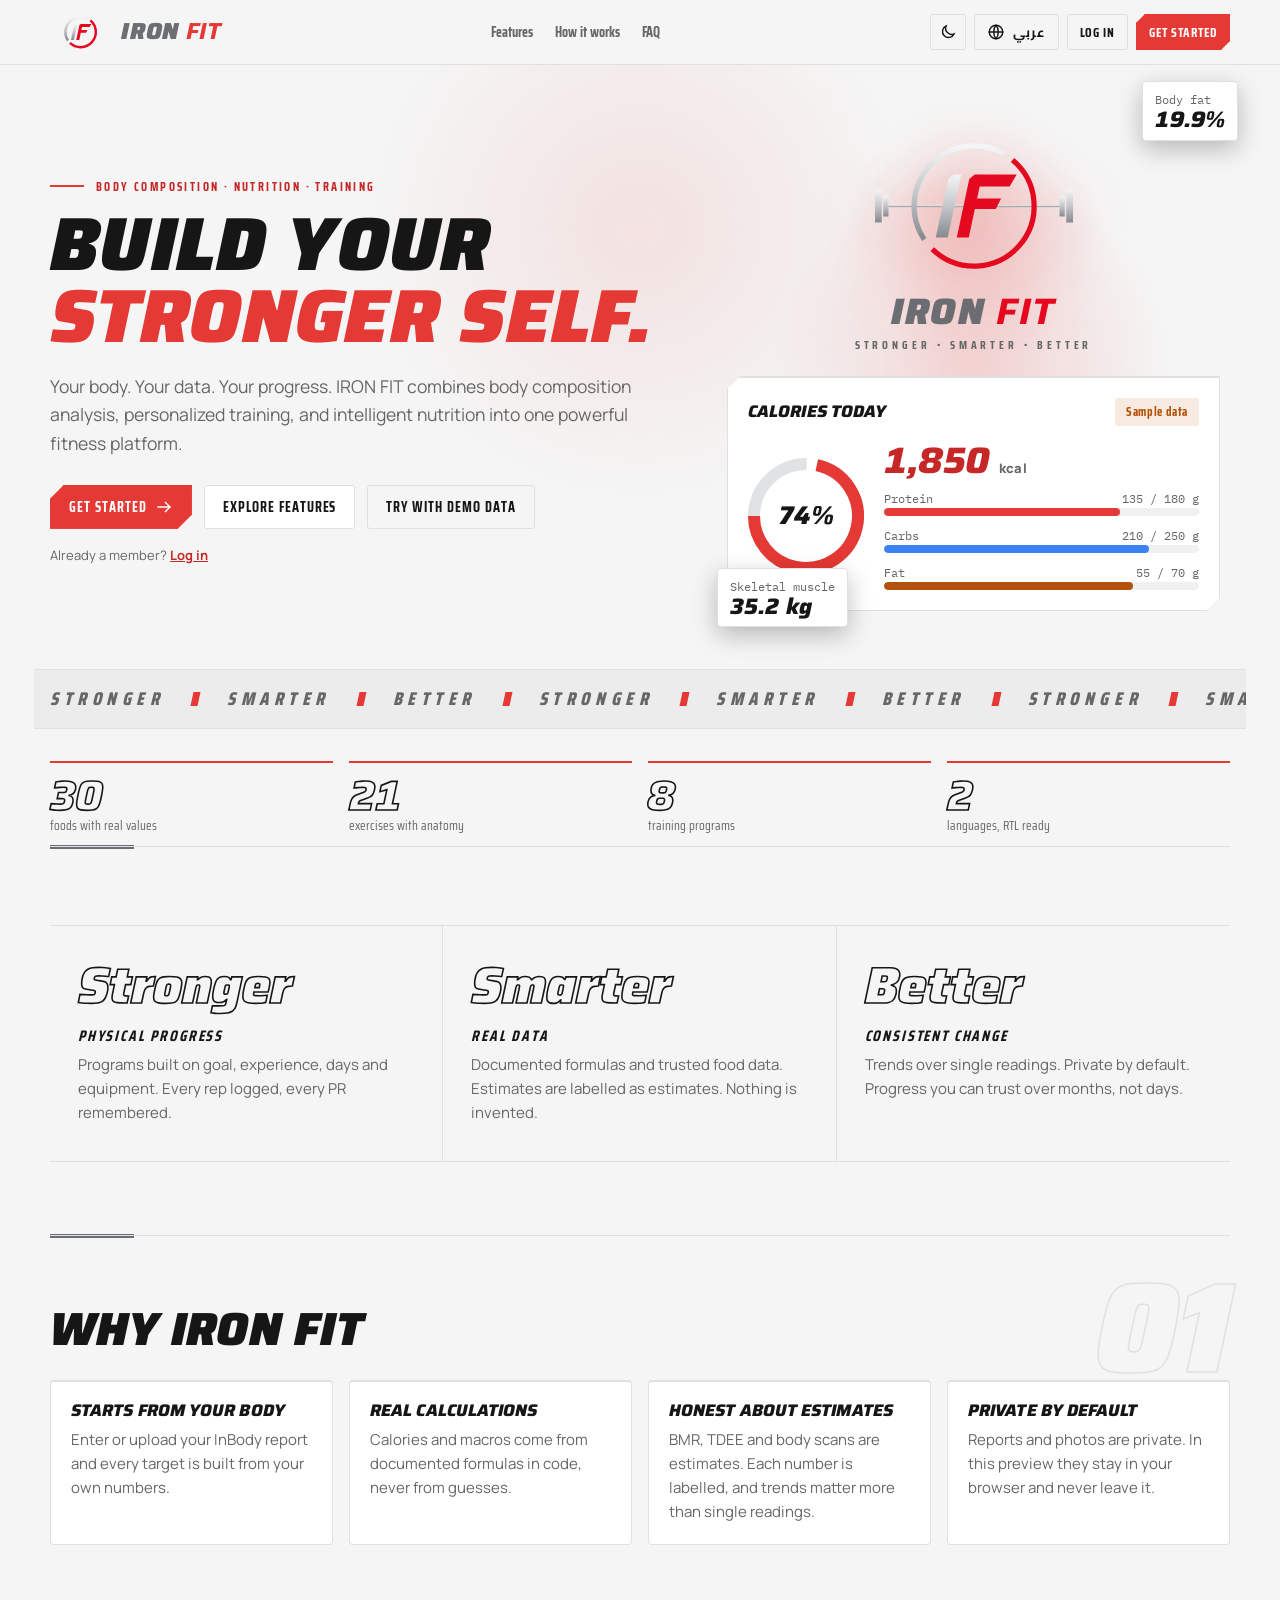
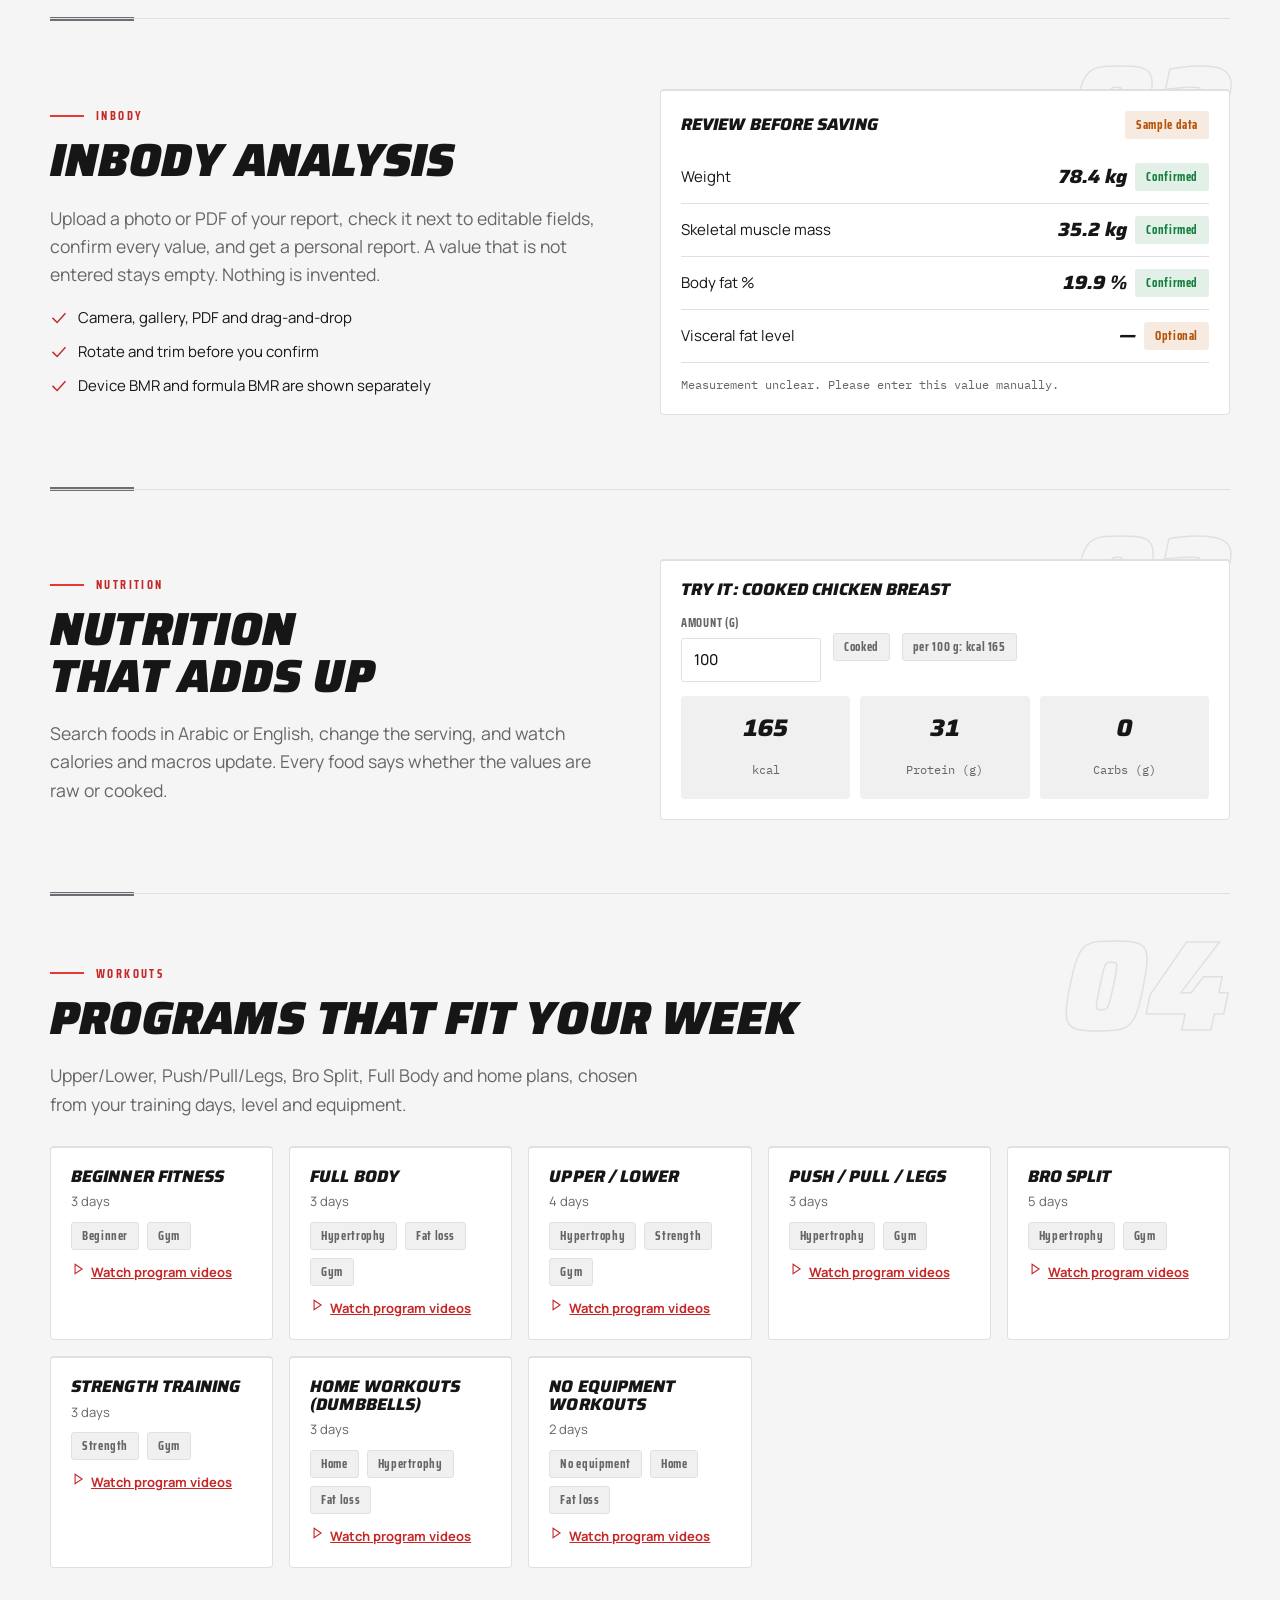
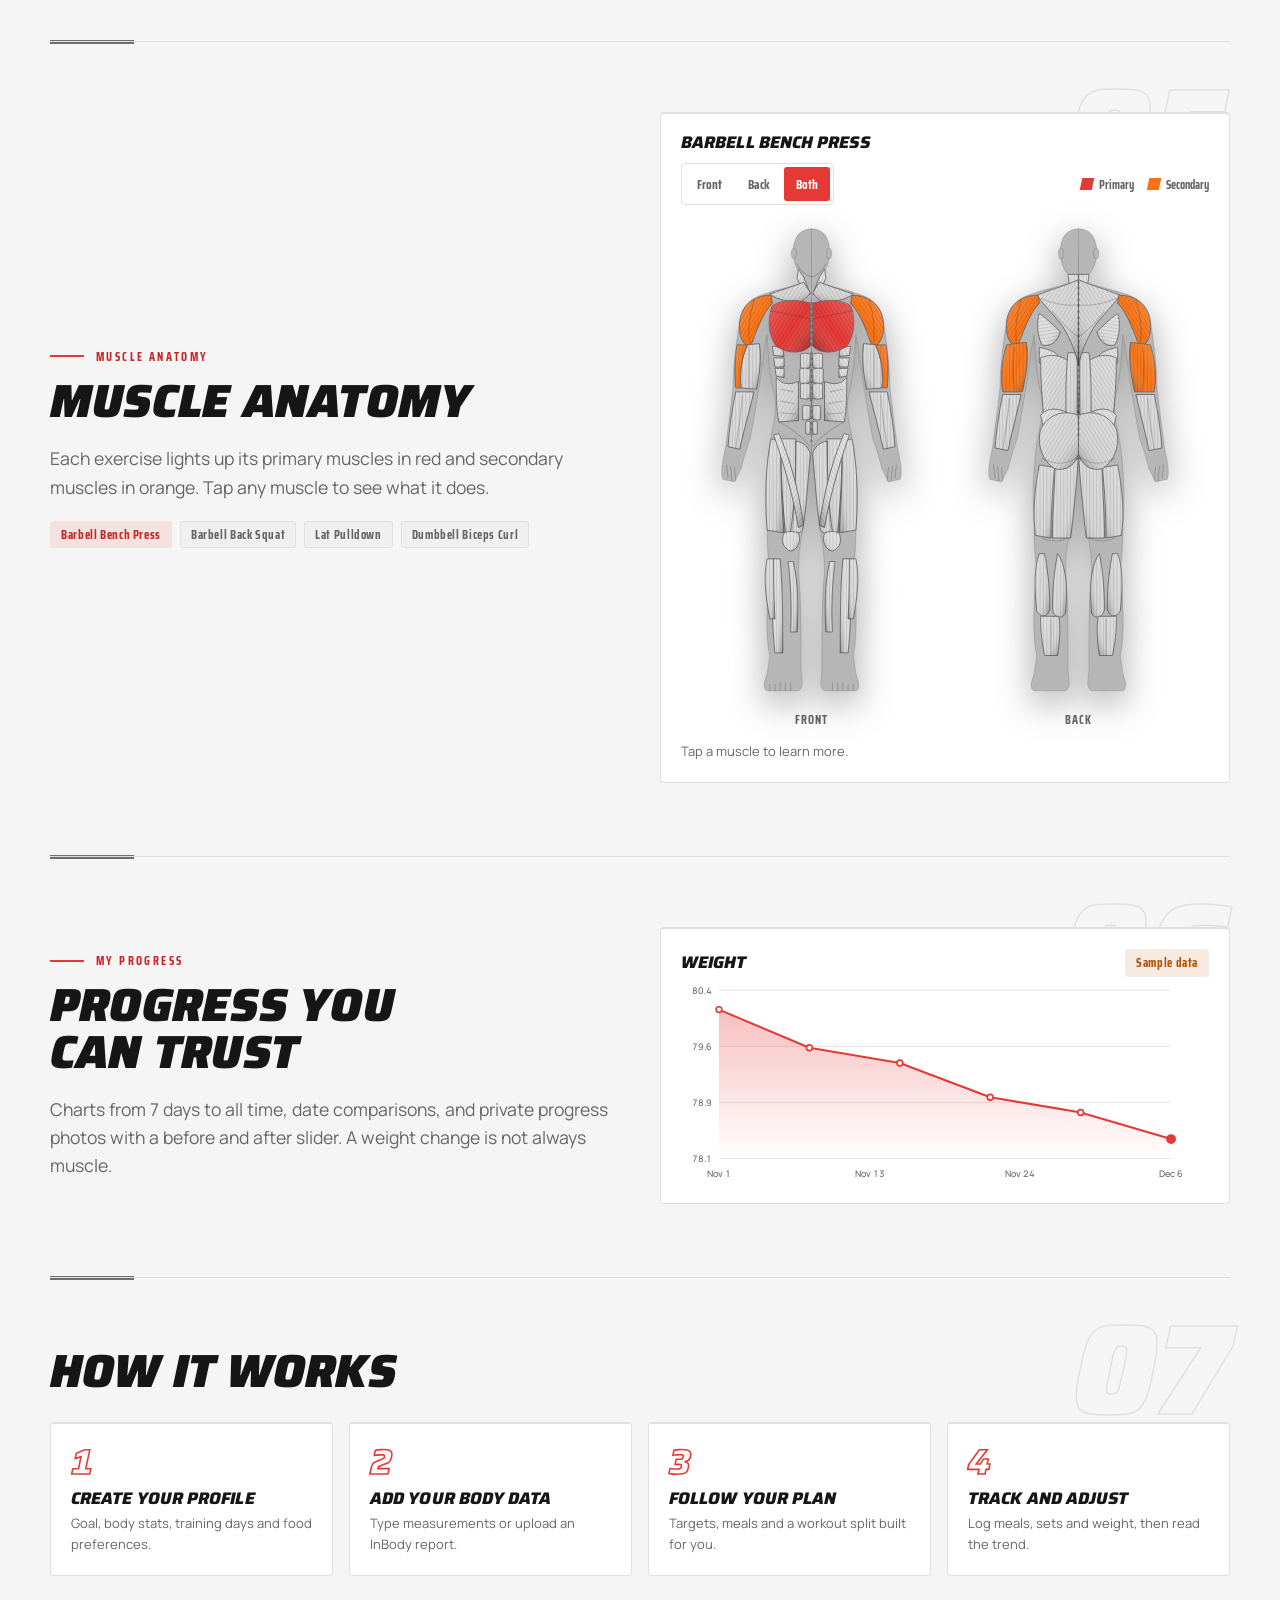
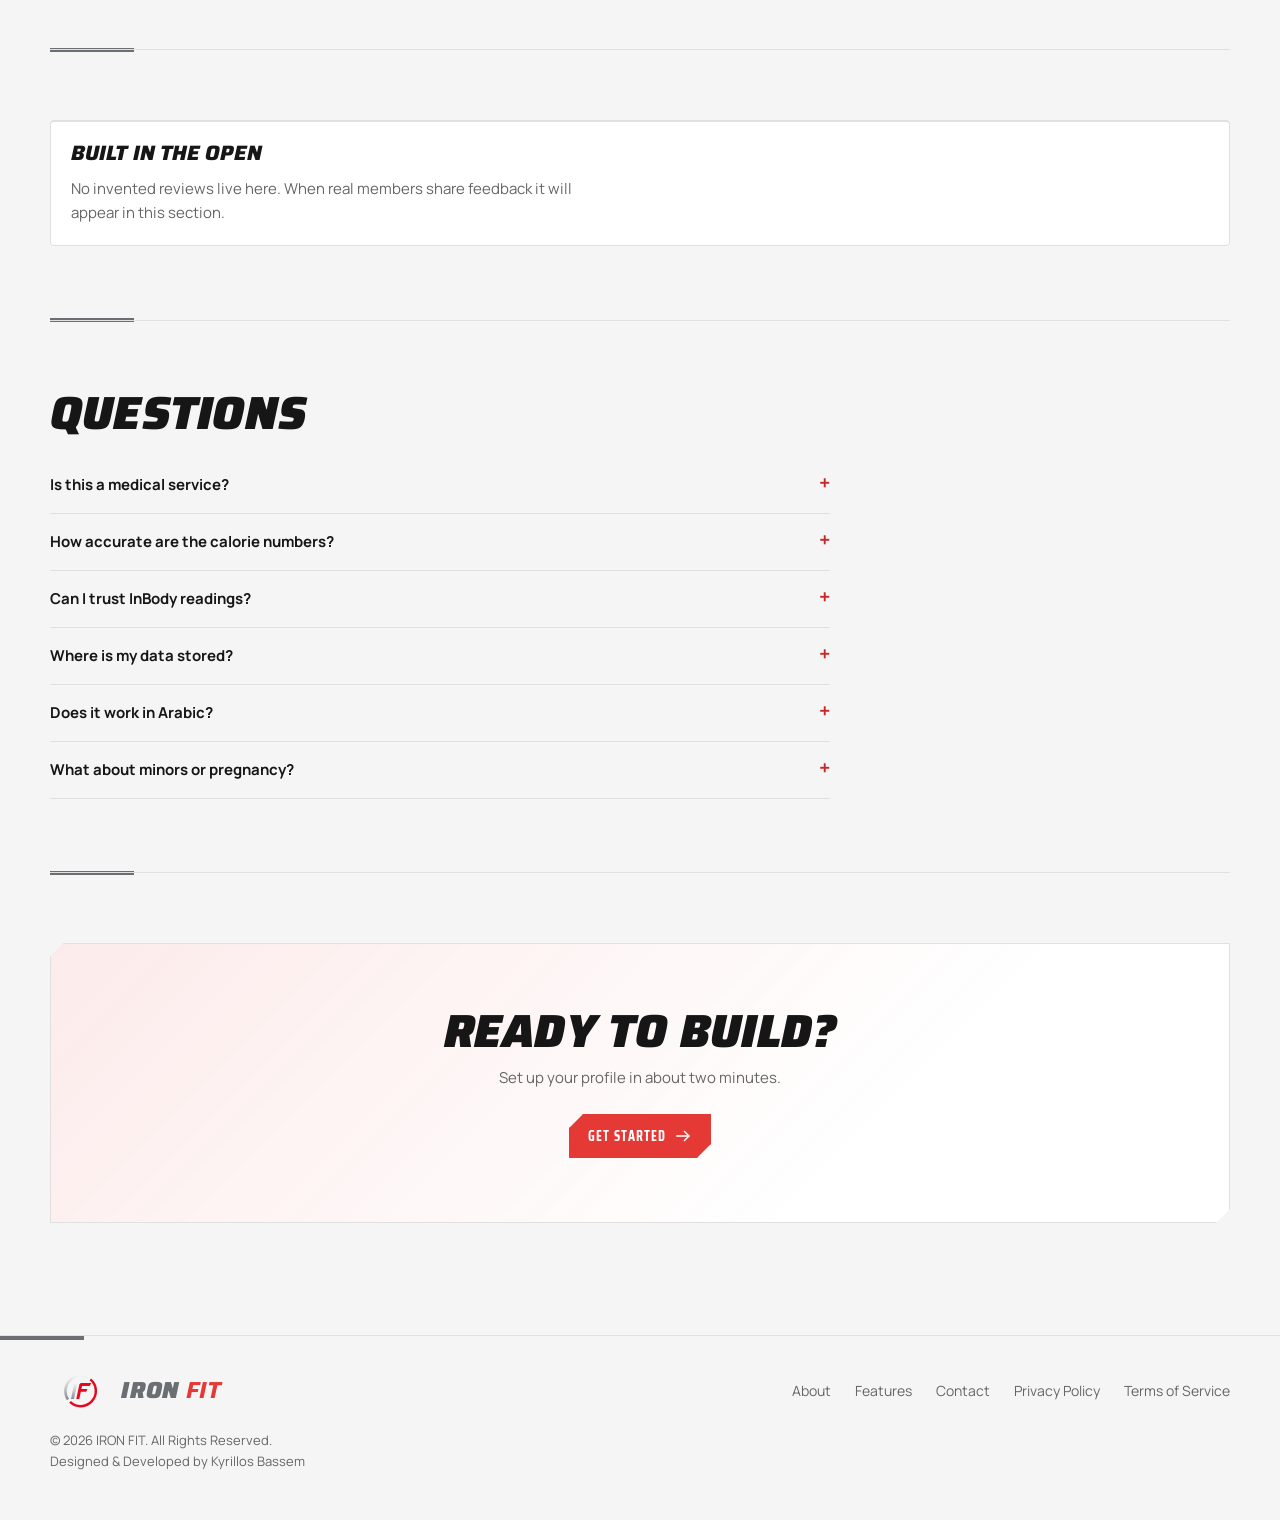
==== index.html @ b82fccd6 "Fix GitHub Pages deployment structure" ====
<!doctype html>
<html lang="en">
<head>
<meta charset="utf-8">
<meta name="viewport" content="width=device-width,initial-scale=1,viewport-fit=cover">
<title>IRON FIT · Stronger. Smarter. Better.</title>
<meta name="description" content="Body composition analysis, personalised nutrition, structured training and honest progress tracking, in English and Arabic.">
<meta name="theme-color" content="#101010">
<link rel="icon" href="ironfit/assets/favicon.svg">
<link rel="preconnect" href="https://fonts.googleapis.com">
<link rel="preconnect" href="https://fonts.gstatic.com" crossorigin>
<link href="https://fonts.googleapis.com/css2?family=Saira:ital,wght@0,400;0,700;1,800;1,900&family=Saira+Condensed:wght@600;700;800&family=Manrope:wght@400;500;600;700;800&family=Cairo:wght@400;600;700;900&family=IBM+Plex+Mono:wght@500&display=swap" rel="stylesheet">
<!-- styles: tokens → base → components → site → auth → app shell → data viz → training → overlays → fx → brand layer -->
<link rel="stylesheet" href="ironfit/css/00-tokens.css">
<link rel="stylesheet" href="ironfit/css/01-base.css">
<link rel="stylesheet" href="ironfit/css/02-components.css">
<link rel="stylesheet" href="ironfit/css/03-site.css">
<link rel="stylesheet" href="ironfit/css/04-auth-shell.css">
<link rel="stylesheet" href="ironfit/css/05-app-shell.css">
<link rel="stylesheet" href="ironfit/css/06-dataviz.css">
<link rel="stylesheet" href="ironfit/css/07-training.css">
<link rel="stylesheet" href="ironfit/css/08-overlays.css">
<link rel="stylesheet" href="ironfit/css/09-fx.css">
<link rel="stylesheet" href="ironfit/css/10-brand.css">
<link rel="stylesheet" href="ironfit/css/11-nutrition.css">
</head>
<body>
<div id="app"></div>
<div id="modal"></div>
<div id="toast" role="status" aria-live="polite"></div>
<!-- scripts: data → core → anatomy → views → behaviour (classic scripts, order matters; works from file://) -->
<script src="ironfit/js/data/logo.js"></script>
<script src="ironfit/js/data/translations.js"></script>
<script src="ironfit/js/data/training.js"></script>
<script src="ironfit/js/data/foods.js"></script>
<script src="ironfit/js/core/utils.js"></script>
<script src="ironfit/js/core/icons.js"></script>
<script src="ironfit/js/core/accounts.js"></script>
<script src="ironfit/js/core/calculations.js"></script>
<script src="ironfit/js/core/charts.js"></script>
<script src="ironfit/js/anatomy-art.js"></script>
<script src="ironfit/js/anatomy.js"></script>
<script src="ironfit/js/views/public.js"></script>
<script src="ironfit/js/views/shell-onboarding.js"></script>
<script src="ironfit/js/views/dashboard.js"></script>
<script src="ironfit/js/views/nutrition.js"></script>
<script src="ironfit/js/views/workouts.js"></script>
<script src="ironfit/js/views/progress.js"></script>
<script src="ironfit/js/views/inbody.js"></script>
<script src="ironfit/js/views/profile.js"></script>
<script src="ironfit/js/views/render.js"></script>
<script src="ironfit/js/behaviour/extras.js"></script>
<script src="ironfit/js/behaviour/prefs-demo-images.js"></script>
<script src="ironfit/js/behaviour/actions.js"></script>
<script src="ironfit/js/behaviour/inputs-forms.js"></script>
<script src="ironfit/js/behaviour/boot.js"></script>
<script src="ironfit/js/behaviour/fx.js"></script>
<script src="ironfit/js/behaviour/enhancements.js"></script>
<script src="ironfit/js/behaviour/nutrition-plus.js"></script>
<script src="ironfit/js/behaviour/site-enhance.js"></script>
</body>
</html>
---- ironfit/css/00-tokens.css ----
:root{color-scheme:light;box-sizing:border-box;padding-top:env(safe-area-inset-top,0px);padding-bottom:env(safe-area-inset-bottom,0px)}html{scroll-padding-top:env(safe-area-inset-top,0px)}body{margin:0;padding:0;font:14px -apple-system,BlinkMacSystemFont,sans-serif;background:#fff;color:#000}img{max-width:100%}[hidden]:not([hidden=until-found i]){display:none!important}

/* Layout concept: a gym-floor dark UI. Angular italic condensed headlines echo the logo's slanted IF mark,
   red is the only accent, silver neutrals come from the metallic wordmark. Dark is the default look. */
:root{
  --bg:#101010;--bg-2:#080808;--card:#1a1a1a;--card-2:#222326;--line:#2a2b2e;--field:#141414;
  --fg:#f3f3f3;--muted:#a3a3a3;--red:#e53935;--red-ink:#ff6e6a;--red-soft:rgba(229,57,53,.16);
  --ok:#22c55e;--ok-soft:rgba(34,197,94,.15);--warn:#f59e0b;--warn-soft:rgba(245,158,11,.16);
  --sec:#ff9a62;--silver:#c5c7ca;--sil:#262626;--base:#363636;--glow:rgba(229,57,53,.30);
  --f-body:'Manrope','Cairo',system-ui,sans-serif;--f-head:'Saira','Cairo','Manrope',sans-serif;
  --gl:max(16px,env(safe-area-inset-left,0px));--gr:max(16px,env(safe-area-inset-right,0px));
  color-scheme:dark;
}
@media (prefers-color-scheme: light){
  :root:not([data-theme="dark"]){
    --bg:#f5f5f5;--bg-2:#ececec;--card:#ffffff;--card-2:#f0f0f0;--line:#e0e0e0;--field:#ffffff;
    --fg:#161616;--muted:#666666;--red-ink:#c62828;--red-soft:rgba(229,57,53,.10);
    --ok:#15803d;--ok-soft:rgba(21,128,61,.12);--warn:#b45309;--warn-soft:rgba(180,83,9,.12);
    --sec:#f97316;--silver:#6b6e73;--sil:#e4e4e4;--base:#d6d6d6;--glow:rgba(229,57,53,.18);color-scheme:light;
  }
}
:root[data-theme="light"]{
  --bg:#f5f5f5;--bg-2:#ececec;--card:#ffffff;--card-2:#f0f0f0;--line:#e0e0e0;--field:#ffffff;
  --fg:#161616;--muted:#666666;--red-ink:#c62828;--red-soft:rgba(229,57,53,.10);
  --ok:#15803d;--ok-soft:rgba(21,128,61,.12);--warn:#b45309;--warn-soft:rgba(180,83,9,.12);
  --sec:#f97316;--silver:#6b6e73;--sil:#e4e4e4;--base:#d6d6d6;--glow:rgba(229,57,53,.18);color-scheme:light;
}
:root[data-theme="dark"]{
  --bg:#101010;--bg-2:#080808;--card:#1a1a1a;--card-2:#222326;--line:#2a2b2e;--field:#141414;
  --fg:#f3f3f3;--muted:#a3a3a3;--red-ink:#ff6e6a;--red-soft:rgba(229,57,53,.16);
  --ok:#22c55e;--ok-soft:rgba(34,197,94,.15);--warn:#f59e0b;--warn-soft:rgba(245,158,11,.16);
  --sec:#ff9a62;--silver:#c5c7ca;--sil:#262626;--base:#363636;--glow:rgba(229,57,53,.30);color-scheme:dark;
}
html[lang="ar"]{--f-body:'Cairo','Manrope',system-ui,sans-serif;--f-head:'Cairo','Manrope',sans-serif}
*{box-sizing:border-box}
html{scroll-behavior:smooth}
body{margin:0;background:var(--bg);color:var(--fg);font:15px/1.6 var(--f-body);padding-left:var(--gl);padding-right:var(--gr);padding-block:0;-webkit-font-smoothing:antialiased}
body::before{content:"";position:fixed;inset:0 0 auto;height:env(safe-area-inset-top,0px);background:var(--bg);z-index:60}
a{color:inherit}
img,svg{max-width:100%}
h1,h2,h3,h4{margin:0;font-family:var(--f-head);font-style:italic;font-weight:800;text-transform:uppercase;letter-spacing:.01em;line-height:1.04;text-wrap:balance}
html[lang="ar"] h1,html[lang="ar"] h2,html[lang="ar"] h3,html[lang="ar"] h4,html[lang="ar"] .num{font-style:normal;text-transform:none;letter-spacing:0;line-height:1.3}
h1{font-size:clamp(2.7rem,7.2vw,5.3rem)}
h2{font-size:clamp(1.9rem,4.2vw,3.1rem)}
h3{font-size:1.4rem}
h4{font-size:1.1rem}
p{margin:0}
.muted{color:var(--muted)}
.small{font-size:13px}
.xs{font-size:12px}
.num{font-family:var(--f-head);font-style:italic;font-weight:800;font-variant-numeric:tabular-nums;line-height:1}
.red{color:var(--red-ink)}
.wrap{max-width:1180px;margin-inline:auto}
.row{display:flex;align-items:center;gap:12px;flex-wrap:wrap}
.row.nw{flex-wrap:nowrap}
.sb{justify-content:space-between}
.col{display:flex;flex-direction:column;gap:12px}
.grow{flex:1}
.gap-s{gap:8px}.gap-l{gap:24px}
.grid{display:grid;gap:16px}
.c2{grid-template-columns:repeat(auto-fit,minmax(min(100%,300px),1fr))}
.c3{grid-template-columns:repeat(auto-fit,minmax(min(100%,240px),1fr))}
.c4{grid-template-columns:repeat(auto-fit,minmax(min(100%,200px),1fr))}
.min0{min-width:0}
.bleed{margin-left:calc(-1*var(--gl));margin-right:calc(-1*var(--gr));padding-left:var(--gl);padding-right:var(--gr)}
:focus-visible{outline:2px solid var(--red);outline-offset:2px}
---- ironfit/css/01-base.css ----
/* buttons, fields */
.btn{display:inline-flex;align-items:center;justify-content:center;gap:8px;min-height:44px;padding:0 18px;border-radius:10px;border:1px solid var(--line);background:var(--card);color:var(--fg);font:700 14px var(--f-body);cursor:pointer;text-decoration:none;transition:transform .15s,background .2s,border-color .2s;white-space:nowrap}
.btn:hover{transform:translateY(-1px) scale(1.02);border-color:var(--muted)}
.btn.red{background:var(--red);border-color:var(--red);color:#fff}
.btn.red:hover{background:#f04b47;border-color:#f04b47}
.btn.ghost{background:transparent}
.btn.sm{min-height:36px;padding:0 12px;font-size:13px}
.btn.icon{padding:0;width:44px}
.btn.icon.sm{width:36px}
.btn[disabled]{opacity:.5;cursor:not-allowed;transform:none}
.lbl{display:block;font-size:12px;font-weight:700;color:var(--muted);margin-bottom:6px;text-transform:uppercase;letter-spacing:.06em}
html[lang="ar"] .lbl{text-transform:none;letter-spacing:0;font-size:13px}
input,select,textarea{width:100%;min-height:44px;background:var(--field);color:var(--fg);border:1px solid var(--line);border-radius:10px;padding:0 12px;font:500 15px var(--f-body);transition:border-color .2s}
input:focus,select:focus{border-color:var(--red);outline:none}
input[type=checkbox],input[type=radio]{width:18px;min-height:18px;accent-color:var(--red)}
input[type=range]{padding:0;min-height:28px;accent-color:var(--red)}
input[type=file]{display:none}
.fld{display:flex;flex-direction:column;min-width:0}
.fgrid{display:grid;grid-template-columns:repeat(auto-fit,minmax(min(100%,160px),1fr));gap:14px}
.err{color:var(--red-ink);font-size:13px;font-weight:600;min-height:1.2em}
.hint{font-size:12px;color:var(--muted);margin-top:4px}
.check{display:flex;gap:10px;align-items:flex-start;font-size:14px}
---- ironfit/css/02-components.css ----
/* surfaces */
.card{background:var(--card);border:1px solid var(--line);border-radius:16px;padding:20px;min-width:0}
.card.flat{background:transparent}
.card h3{margin-bottom:14px}
.chip{display:inline-flex;align-items:center;gap:6px;padding:3px 10px;border-radius:99px;font-size:12px;font-weight:700;background:var(--card-2);border:1px solid var(--line);color:var(--muted);white-space:nowrap}
.chip.red{background:var(--red-soft);color:var(--red-ink);border-color:transparent}
.chip.ok{background:var(--ok-soft);color:var(--ok);border-color:transparent}
.chip.warn{background:var(--warn-soft);color:var(--warn);border-color:transparent}
.seg{display:inline-flex;background:var(--field);border:1px solid var(--line);border-radius:12px;padding:3px;gap:2px;flex-wrap:wrap}
.seg button{border:0;background:transparent;color:var(--muted);padding:6px 12px;border-radius:9px;font:700 13px var(--f-body);cursor:pointer;min-height:34px}
.seg button.on{background:var(--red);color:#fff}
.choice{display:flex;flex-direction:column;gap:4px;text-align:start;padding:14px 16px;border-radius:14px;border:1px solid var(--line);background:var(--card);color:var(--fg);cursor:pointer;font:600 15px var(--f-body);transition:border-color .2s,background .2s}
.choice small{color:var(--muted);font-weight:500;font-size:12px}
.choice.on{border-color:var(--red);background:var(--red-soft)}
.choice:hover{border-color:var(--muted)}
.bar{height:8px;border-radius:99px;background:var(--card-2);overflow:hidden}
.bar i{display:block;height:100%;background:var(--c,var(--red));border-radius:99px;transition:width .6s}
.empty{padding:28px 16px;text-align:center;color:var(--muted);border:1px dashed var(--line);border-radius:14px;font-size:14px}
.note{padding:12px 14px;border-radius:12px;background:var(--warn-soft);color:var(--fg);font-size:13px;border:1px solid transparent}
.note.red{background:var(--red-soft)}
.scroll{overflow-x:auto}
.tbl{width:100%;border-collapse:collapse;font-size:14px;font-variant-numeric:tabular-nums}
.tbl th,.tbl td{padding:10px 12px;border-bottom:1px solid var(--line);text-align:start;white-space:nowrap}
.tbl th{font-size:12px;color:var(--muted);text-transform:uppercase;letter-spacing:.06em}
html[lang="ar"] .tbl th{text-transform:none;letter-spacing:0}
.up{animation:up .55s cubic-bezier(.2,.7,.2,1) both;animation-delay:calc(var(--i,0)*70ms)}
@keyframes up{from{opacity:0;transform:translateY(14px)}to{opacity:1;transform:none}}
@keyframes rg{from{stroke-dasharray:0 1000}}
@keyframes draw{from{stroke-dashoffset:1}to{stroke-dashoffset:0}}
@keyframes sk{to{background-position:-200% 0}}
@keyframes pop{0%{transform:scale(.6)}60%{transform:scale(1.15)}100%{transform:scale(1)}}
.rg{animation:rg .9s ease-out}
.draw{stroke-dasharray:1;stroke-dashoffset:0;animation:draw 1s ease-out}
.sk{background:linear-gradient(90deg,var(--card-2),var(--line),var(--card-2));background-size:200% 100%;animation:sk 1.2s linear infinite;border-radius:8px}
html.tt *,html.tt *::before,html.tt *::after{transition:background-color .3s,color .3s,border-color .3s,fill .3s,stroke .3s!important}
[dir="rtl"] .flip{transform:scaleX(-1)}
---- ironfit/css/03-site.css ----
/* public site */
.pubhead{position:sticky;top:env(safe-area-inset-top,0px);z-index:40;background:color-mix(in srgb,var(--bg) 90%,transparent);backdrop-filter:blur(10px);border-bottom:1px solid var(--line)}
.pubhead .wrap{min-height:64px;display:flex;align-items:center;gap:14px;justify-content:space-between}
.logo{display:inline-flex;align-items:center;gap:10px;text-decoration:none}
.wordmark{font-family:var(--f-head);font-style:italic;font-weight:800;font-size:1.45rem;letter-spacing:.02em;line-height:1;color:var(--silver)}
.wordmark b{color:var(--red)}
html[lang="ar"] .wordmark{font-style:normal}
.pubnav{display:flex;gap:22px}
.pubnav a{color:var(--muted);text-decoration:none;font-weight:700;font-size:14px;cursor:pointer}
.pubnav a:hover{color:var(--fg)}
.section{padding-block:72px}
.eyebrow{font-size:12px;font-weight:800;letter-spacing:.14em;text-transform:uppercase;color:var(--red-ink);margin-bottom:12px}
html[lang="ar"] .eyebrow{letter-spacing:0;font-size:13px}
.hero{display:grid;grid-template-columns:minmax(0,1.1fr) minmax(0,.9fr);gap:40px;align-items:center;padding-block:56px 40px}
.hero h1 .r{color:var(--red)}
.lead{font-size:1.1rem;color:var(--muted);max-width:56ch;margin-top:20px}
.vis{position:relative;padding:10px}
.vis::before{content:"";position:absolute;inset:-10% -5%;background:radial-gradient(closest-side,var(--glow),transparent 70%);z-index:0;pointer-events:none}
.vis>*{position:relative;z-index:1}
.float{position:absolute;z-index:2;background:var(--card);border:1px solid var(--line);border-radius:12px;padding:8px 12px;box-shadow:0 8px 24px rgba(0,0,0,.25)}
.float .num{font-size:1.4rem}
.stats{display:grid;grid-template-columns:repeat(auto-fit,minmax(140px,1fr));gap:16px}
.stat{border-top:2px solid var(--red);padding-top:12px}
.stat .num{font-size:2.6rem}
.split{display:grid;grid-template-columns:repeat(auto-fit,minmax(min(100%,380px),1fr));gap:40px;align-items:center}
.feat-list{list-style:none;margin:18px 0 0;padding:0;display:flex;flex-direction:column;gap:10px}
.feat-list li{display:flex;gap:10px;align-items:flex-start}
.feat-list svg{flex:none;color:var(--red-ink);margin-top:3px}
details.faq{border-bottom:1px solid var(--line);padding:16px 0}
details.faq summary{cursor:pointer;font-weight:700;list-style:none;display:flex;justify-content:space-between;gap:12px}
details.faq summary::-webkit-details-marker{display:none}
details.faq summary::after{content:"+";color:var(--red-ink);font-size:20px;line-height:1}
details.faq[open] summary::after{content:"–"}
details.faq p{color:var(--muted);margin-top:10px;max-width:70ch}
.cta{background:linear-gradient(135deg,var(--red-soft),transparent 70%),var(--card);border:1px solid var(--line);border-radius:22px;padding:clamp(28px,6vw,64px);text-align:center}
.foot{border-top:1px solid var(--line);padding-block:36px 48px;margin-top:40px}
.foot a{color:var(--muted);text-decoration:none;font-size:14px;cursor:pointer}
.foot a:hover{color:var(--fg)}
.prose{max-width:70ch;padding-block:56px}
.prose h2{margin-bottom:20px}
.prose p{margin-bottom:14px;color:var(--muted)}
---- ironfit/css/04-auth-shell.css ----
/* auth */
.auth{display:grid;grid-template-columns:minmax(0,1fr) minmax(0,1fr);gap:0;min-height:calc(100vh - 64px)}
.auth .side-art{padding:48px 40px;background:linear-gradient(160deg,var(--red-soft),transparent 60%),var(--bg-2);border-inline-end:1px solid var(--line);display:flex;flex-direction:column;justify-content:center;gap:20px}
.auth .form{padding:48px 40px;display:flex;flex-direction:column;justify-content:center;max-width:520px;width:100%;margin-inline:auto}
---- ironfit/css/05-app-shell.css ----
/* app shell */
.shell{display:grid;grid-template-columns:232px minmax(0,1fr);gap:28px;max-width:1380px;margin:0 auto}
.side{position:sticky;top:env(safe-area-inset-top,0px);align-self:start;height:100vh;padding:20px 0;display:flex;flex-direction:column;gap:6px}
.side .logo{margin-bottom:18px}
.navs{display:flex;flex-direction:column;gap:4px}
.navi{position:relative;display:flex;gap:12px;align-items:center;padding:11px 14px;border-radius:12px;color:var(--muted);text-decoration:none;font-weight:700;transition:background .2s,color .2s}
.navi:hover{color:var(--fg);background:var(--card)}
.navi.on{background:var(--red-soft);color:var(--fg)}
.navi.on::before{content:"";position:absolute;inset-inline-start:0;top:10px;bottom:10px;width:3px;border-radius:3px;background:var(--red)}
.navi.on svg{color:var(--red-ink)}
.usercard{display:flex;flex-direction:column;gap:10px;padding:14px;border:1px solid var(--line);border-radius:14px;background:var(--card)}
.avatar{width:38px;height:38px;border-radius:50%;background:var(--red);color:#fff;display:grid;place-items:center;font-weight:800;flex:none}
.main{min-width:0;padding:20px 0 48px}
.topbar{display:flex;align-items:center;justify-content:space-between;gap:12px;margin-bottom:22px;flex-wrap:wrap}
.topbar h1{font-size:clamp(1.9rem,4.5vw,2.8rem)}
.bnav{display:none}
.notif{position:relative}
.notif .dot{position:absolute;top:6px;inset-inline-end:6px;width:9px;height:9px;border-radius:50%;background:var(--red)}
.pop{position:absolute;inset-inline-end:0;top:50px;width:min(320px,calc(100vw - 32px));z-index:30;background:var(--card);border:1px solid var(--line);border-radius:14px;padding:12px;box-shadow:0 12px 32px rgba(0,0,0,.35)}
.pop .it{display:flex;gap:10px;padding:10px 6px;border-bottom:1px solid var(--line);font-size:14px;align-items:flex-start}
.pop .it:last-child{border:0}
@media (max-width:919px){
  .shell{grid-template-columns:minmax(0,1fr)}
  .side{display:none}
  .main{padding-bottom:104px}
  .bnav{display:flex;position:fixed;left:0;right:0;bottom:0;z-index:40;justify-content:space-around;background:color-mix(in srgb,var(--card) 94%,transparent);backdrop-filter:blur(12px);border-top:1px solid var(--line);padding:8px var(--gr) calc(8px + env(safe-area-inset-bottom,0px)) var(--gl)}
  .bn{display:flex;flex-direction:column;align-items:center;gap:2px;font-size:11px;font-weight:700;color:var(--muted);text-decoration:none;padding:4px 6px;border-radius:10px;min-width:56px}
  .bn.on{color:var(--red-ink)}
}
@media (max-width:860px){
  .hero{grid-template-columns:minmax(0,1fr)}
  .auth{grid-template-columns:minmax(0,1fr)}
  .auth .side-art{display:none}
  .auth .form{padding:32px 0}
  .section{padding-block:48px}
}
@media (max-width:760px){.pubnav{display:none}}
@media (max-width:520px){.hide-s{display:none!important}}
---- ironfit/css/06-dataviz.css ----
/* data viz */
.ring{display:block}
.chart{width:100%;height:auto;display:block}
.chart text{font:500 11px var(--f-body);fill:var(--muted);font-variant-numeric:tabular-nums}
.chart .grid-l{stroke:var(--line);stroke-width:1;fill:none}
.chart .ln{fill:none;stroke:var(--red);stroke-width:2.5;stroke-linecap:round;stroke-linejoin:round}
.chart .pt{fill:var(--card);stroke:var(--red);stroke-width:2}
.chart .pt.last{fill:var(--red)}
.kpi{display:flex;flex-direction:column;gap:4px}
.kpi .num{font-size:2.1rem}
.kpi .l{font-size:12px;color:var(--muted);font-weight:700;text-transform:uppercase;letter-spacing:.06em}
html[lang="ar"] .kpi .l{text-transform:none;letter-spacing:0}
.delta.up-g{color:var(--ok)}.delta.dn{color:var(--red-ink)}
---- ironfit/css/07-training.css ----
/* nutrition + workouts */
.flist{display:flex;flex-direction:column;gap:6px;max-height:220px;overflow:auto;margin-block:10px;padding:2px}
.fi{display:flex;justify-content:space-between;align-items:center;gap:10px;padding:10px 12px;border-radius:10px;border:1px solid var(--line);background:var(--card);color:var(--fg);cursor:pointer;font:600 14px var(--f-body);text-align:start;width:100%}
.fi.on{border-color:var(--red);background:var(--red-soft)}
.fi small{color:var(--muted);font-weight:500}
.logrow{display:grid;grid-template-columns:minmax(0,1fr) 92px auto auto;gap:10px;align-items:center;padding:10px 0;border-bottom:1px solid var(--line)}
.logrow:last-child{border:0}
.logrow input{min-height:36px;padding:0 8px}
.macro{display:grid;grid-template-columns:repeat(3,1fr);gap:10px;text-align:center}
.macro div{background:var(--card-2);border-radius:12px;padding:10px 6px}
.macro .num{font-size:1.5rem}
.excard{display:flex;flex-direction:column;gap:12px;border:1px solid var(--line);border-radius:14px;padding:14px;background:var(--card);min-width:0}
.excard.sel{border-color:var(--red)}
.sets{display:flex;gap:8px;flex-wrap:wrap}
.setb{display:inline-flex;align-items:center;gap:8px;min-height:40px;padding:0 12px;border-radius:10px;border:1px solid var(--line);background:var(--field);color:var(--muted);cursor:pointer;font:700 13px var(--f-body)}
.setb svg path{stroke-dasharray:24;stroke-dashoffset:24}
.setb.on{background:var(--ok-soft);border-color:var(--ok);color:var(--ok)}
.setb.on svg{animation:pop .35s}
.setb.on svg path{stroke-dashoffset:0;transition:stroke-dashoffset .3s}
.anat{display:flex;gap:10px;justify-content:center;flex-wrap:wrap}
.anat figure{margin:0;text-align:center;flex:1 1 150px;max-width:230px}
.anat figcaption{font-size:12px;font-weight:700;color:var(--muted);text-transform:uppercase;letter-spacing:.08em}
html[lang="ar"] .anat figcaption{text-transform:none;letter-spacing:0}
.anat svg{width:100%;height:auto}
.sil{fill:var(--sil);stroke:var(--line);stroke-width:1}
.m{fill:var(--base);stroke:var(--sil);stroke-width:1;cursor:pointer;transition:fill .25s,filter .2s}
.m.p{fill:var(--red)}
.m.s{fill:var(--sec)}
.m.sel{stroke:var(--fg);stroke-width:2}
.mg:hover .m{filter:brightness(1.2)}
.mg:focus-visible{outline:none}
.mg:focus-visible .m{stroke:var(--fg);stroke-width:2}
.absl{stroke:var(--sil);stroke-width:1.2;fill:none;pointer-events:none}
.legend{display:flex;gap:14px;flex-wrap:wrap;font-size:12px;color:var(--muted);font-weight:700}
.legend i{display:inline-block;width:12px;height:12px;border-radius:3px;margin-inline-end:6px;vertical-align:-1px}
.dz{border:2px dashed var(--line);border-radius:16px;padding:26px 16px;text-align:center;transition:border-color .2s,background .2s;color:var(--muted)}
.dz.over{border-color:var(--red);background:var(--red-soft);color:var(--fg)}
.ibprev{max-width:100%;border-radius:12px;border:1px solid var(--line);background:var(--field)}
.st{font-size:11px}
.cmp{position:relative;overflow:hidden;border-radius:14px;aspect-ratio:3/4;max-width:min(100%,420px);background:var(--field);--p:50%}
.cmp img{position:absolute;inset:0;width:100%;height:100%;object-fit:cover}
.cmp .top{clip-path:inset(0 calc(100% - var(--p)) 0 0)}
.cmp .bar-l{position:absolute;top:0;bottom:0;left:var(--p);width:2px;background:var(--red);transform:translateX(-1px)}
.photo{position:relative;border-radius:12px;overflow:hidden;aspect-ratio:3/4;background:var(--field)}
.photo img{width:100%;height:100%;object-fit:cover;display:block}
.photo .tag{position:absolute;left:8px;bottom:8px}
.photo button{position:absolute;top:6px;right:6px}
---- ironfit/css/08-overlays.css ----
/* modal + toast */
.modal{position:fixed;inset:0;z-index:70;background:rgba(0,0,0,.62);display:grid;place-items:center;padding:calc(16px + env(safe-area-inset-top,0px)) var(--gr) calc(16px + env(safe-area-inset-bottom,0px)) var(--gl)}
.sheet{background:var(--card);border:1px solid var(--line);border-radius:18px;width:min(580px,100%);max-height:88vh;overflow:auto;padding:20px;display:flex;flex-direction:column;gap:12px}
#toast{position:fixed;left:50%;transform:translateX(-50%);bottom:calc(92px + env(safe-area-inset-bottom,0px));z-index:80;display:flex;flex-direction:column;gap:8px;align-items:center;pointer-events:none}
.toast{background:var(--fg);color:var(--bg);padding:10px 16px;border-radius:12px;font-weight:700;font-size:14px;box-shadow:0 8px 24px rgba(0,0,0,.3);animation:up .3s both}
.toast.err{background:var(--red);color:#fff}

@media (prefers-reduced-motion:reduce){
  *,*::before,*::after{animation:none!important;transition:none!important;scroll-behavior:auto!important}
}
.lg{display:block;border-radius:8px;object-fit:contain;background:#000}.biglogo{width:min(100%,300px);border-radius:20px;display:block}
.fpic{flex:none;display:inline-grid;place-items:center;border-radius:12px;border:1px solid;line-height:1}
.flk{display:inline-grid;place-items:center;vertical-align:middle;margin-inline-start:6px;color:var(--red-ink)}
.fi span.row{text-align:start}
---- ironfit/css/09-fx.css ----
/* ---- fx ---- */
.logoglow{position:relative;display:grid;place-items:center;margin-bottom:22px}
.logoglow::before{content:"";position:absolute;width:72%;aspect-ratio:1;border-radius:50%;background:radial-gradient(closest-side,var(--glow),transparent 70%);filter:blur(18px);animation:glowp 3.6s ease-in-out infinite}
.herologo{position:relative;width:min(70%,250px);border-radius:26px;box-shadow:0 18px 60px rgba(229,57,53,.28),0 0 0 1px rgba(255,255,255,.06);animation:bob 6s ease-in-out infinite}
@keyframes glowp{50%{opacity:.45;transform:scale(1.12)}}
@keyframes bob{50%{transform:translateY(-8px) rotate(-.6deg)}}
.marq{overflow:hidden;border-block:1px solid var(--line);background:var(--bg-2);margin-block:8px}
.marq .mt{display:flex;gap:28px;width:max-content;padding:14px 0;animation:mq 28s linear infinite;font-family:var(--f-head);font-style:italic;font-weight:800;font-size:1.3rem;letter-spacing:.14em;color:var(--muted)}
.marq .mt i{width:8px;height:8px;border-radius:50%;background:var(--red);align-self:center;flex:none}
@keyframes mq{to{transform:translateX(-50%)}}
[dir=rtl] .marq .mt{animation-direction:reverse}
.rv{opacity:0;transform:translateY(26px);transition:opacity .7s cubic-bezier(.2,.7,.2,1),transform .7s cubic-bezier(.2,.7,.2,1);transition-delay:calc(var(--d,0)*70ms)}
.rv.in{opacity:1;transform:none}
.hero{position:relative;--mx:50%;--my:30%}
.hero::before{content:"";position:absolute;inset:-40px -20px;pointer-events:none;background:radial-gradient(420px circle at var(--mx) var(--my),var(--red-soft),transparent 65%);z-index:-1}
.card{transition:transform .25s,border-color .25s,box-shadow .25s}
.grid>.card:hover,.stat:hover{transform:translateY(-4px);border-color:var(--red);box-shadow:0 14px 34px var(--red-soft)}
.btn.red{position:relative;overflow:hidden}
.btn.red::after{content:"";position:absolute;inset:0;background:linear-gradient(105deg,transparent 35%,rgba(255,255,255,.35) 50%,transparent 65%);transform:translateX(-120%);transition:transform .7s}
.btn.red:hover::after{transform:translateX(120%)}
.hero .btn.red{animation:cta 2.6s ease-in-out infinite}
@keyframes cta{0%,100%{box-shadow:0 0 0 0 var(--glow)}50%{box-shadow:0 0 0 12px transparent}}
.pgin>*{animation:pgin .5s cubic-bezier(.2,.7,.2,1) both}
@keyframes pgin{from{opacity:0;transform:translateY(14px)}}
.pgin .bar i{animation:grow 1s cubic-bezier(.2,.7,.2,1) both}
@keyframes grow{from{width:0}}
.pgin .rg{animation:ringin 1.1s cubic-bezier(.2,.7,.2,1) both}
@keyframes ringin{from{stroke-dasharray:0 1000}}
#splash{position:fixed;inset:0;z-index:200;display:grid;place-items:center;background:#000;transition:opacity .6s,visibility .6s}
#splash.out{opacity:0;visibility:hidden}
#splash img{width:min(60vw,300px);border-radius:28px;animation:spl 1.2s cubic-bezier(.2,.7,.2,1) both}
#splash::after{content:"";position:absolute;bottom:18%;width:min(50vw,220px);height:3px;border-radius:3px;background:linear-gradient(90deg,var(--red) 0 50%,#333 50%) 0 0/200% 100%;animation:ld 1.1s linear both}
@keyframes spl{from{opacity:0;transform:scale(.7) rotate(-6deg);filter:blur(10px)}}
@keyframes ld{from{background-position:100% 0}to{background-position:0 0}}
.navi{transition:background .2s,transform .2s}.navi:hover{transform:translateX(4px)}[dir=rtl] .navi:hover{transform:translateX(-4px)}
.setb.on svg{animation:pop .4s cubic-bezier(.2,1.6,.4,1)}
@keyframes pop{from{transform:scale(0)}}

.wbars{display:grid;grid-template-columns:repeat(7,1fr);gap:8px;align-items:end}
.wb{display:flex;flex-direction:column;align-items:center;gap:6px}
.wb .colb{width:100%;height:96px;background:var(--card-2);border-radius:8px;display:flex;align-items:flex-end;overflow:hidden}
.wb .colb i{width:100%;background:linear-gradient(var(--red-ink),var(--red));border-radius:8px 8px 0 0;min-height:2px}
.pgin .wb .colb i{animation:growv .9s cubic-bezier(.2,.7,.2,1) both}@keyframes growv{from{height:0!important}}
.wb .dot{width:9px;height:9px;border-radius:50%;background:var(--line)}.wb .dot.on{background:var(--ok);box-shadow:0 0 0 4px var(--ok-soft)}
.wb small{color:var(--muted);font-size:11px}
#rest{position:fixed;inset-inline-end:16px;bottom:calc(88px + env(safe-area-inset-bottom,0px));z-index:70;display:flex;align-items:center;gap:10px;padding:8px 10px 8px 16px;background:var(--card);border:1px solid var(--red);border-radius:99px;box-shadow:0 10px 30px rgba(0,0,0,.35),0 0 0 6px var(--red-soft);animation:up .3s both}
#rest[hidden]{display:none}#rest.go{background:var(--ok);border-color:var(--ok);color:#06240f}
.herologo{transition:transform .15s ease-out}
---- ironfit/css/10-brand.css ----
/* =====================================================================
   IRON FIT · Brand layer (Brand Identity Guidelines v1.0)
   Forge / Carbon / Graphite / Steel · Silver = iron · Red = effort (rare)
   Display: Saira 900 italic · Label: Saira Condensed · Body: Manrope · Arabic: Cairo
   Graphic language: 12° slant, cut corners, split ring, bar rule, outlined numerals
   ===================================================================== */
:root{
  --f-label:'Saira Condensed','Cairo',sans-serif;
  --f-mono:'IBM Plex Mono',ui-monospace,monospace;
  --cut:14px;
  --r:4px;
}
html[lang="ar"]{--f-label:'Cairo',sans-serif}

/* ---- type ---- */
h1,h2,h3,h4,.num{font-weight:900;letter-spacing:.005em}
h1{font-size:clamp(2.5rem,6.4vw,4.7rem);line-height:.96}
h2{font-size:clamp(1.8rem,3.9vw,2.9rem);line-height:1}
h3{font-size:1.3rem;font-weight:800}
h4{font-size:1.05rem;font-weight:800}
.num{font-weight:800}
.btn,.lbl,.chip,.seg button,.pubnav a,.navi,.bn,.tbl th,.kpi .l,.legend,.anat figcaption,.eyebrow,.stat .muted{font-family:var(--f-label)}
.btn{font-weight:700;letter-spacing:.07em;text-transform:uppercase;font-size:14px}
html[lang="ar"] .btn{letter-spacing:0;text-transform:none;font-size:15px}
.chip{letter-spacing:.05em;font-size:12.5px}
.xs.muted,.caption{font-family:var(--f-mono)}
.wordmark{font-weight:900;letter-spacing:.03em}

/* ---- shape: angular, not pill ---- */
.card,.excard,.choice,.fi,.setb,.seg,.note,.empty,.dz,.usercard,.pop,.float,.macro div,.photo,.cmp,.ibprev{border-radius:var(--r)}
.btn,input,select,textarea,.seg button,.chip,.navi{border-radius:3px}
.sheet{border-radius:8px}
.card{border-top:2px solid var(--line)}
.grid>.card:hover,.stat:hover{border-top-color:var(--red)}

/* the cut corner: opposite corners chamfered at 45° (CTAs, hero cards, photo frames) */
.btn.red,.cta,.hero .vis>.card,.cmp{
  border-radius:0;
  clip-path:polygon(var(--cut) 0,100% 0,100% calc(100% - var(--cut)),calc(100% - var(--cut)) 100%,0 100%,0 var(--cut));
}
.btn.red.sm{--cut:9px}
.herologo{border-radius:0;box-shadow:none;width:min(78%,300px)}
.btn.red:hover{transform:translateY(-2px)}

/* ---- the bar rule: eyebrows framed by the thin red rule, sections divided by a barbell-weighted line ---- */
.eyebrow{display:flex;align-items:center;gap:12px;letter-spacing:.2em;font-weight:700}
.eyebrow::before{content:"";width:34px;height:2px;background:var(--red);flex:none}
html[lang="ar"] .eyebrow{letter-spacing:0}
.section{position:relative}
.section::before{content:"";position:absolute;inset:0 0 auto;height:4px;
  background:linear-gradient(var(--line),var(--line)) center/100% 1px no-repeat,
             linear-gradient(var(--silver),var(--silver)) left center/84px 4px no-repeat,
             linear-gradient(var(--red),var(--red)) left center/28px 4px no-repeat}
[dir="rtl"] .section::before{background-position:center,right center,right center}
.section>*{position:relative;z-index:1}

/* ---- outlined numerals: section numbers, steps, static stats (solid fill is reserved for live data) ---- */
.section[data-n]::after{content:attr(data-n);position:absolute;top:30px;inset-inline-end:0;z-index:0;pointer-events:none;
  font:italic 900 clamp(4rem,11vw,8rem)/1 'Saira',sans-serif;color:transparent;-webkit-text-stroke:1.5px var(--line)}
.stat .num,#sec-how .num{color:transparent;-webkit-text-stroke:1.6px var(--fg)}
#sec-how .num{-webkit-text-stroke-color:var(--red)}
html[lang="ar"] .section[data-n]::after{font-style:normal}
@media (max-width:600px){.section[data-n]::after{display:none}}

/* ---- tagline marquee ---- */
.marq .mt{font-family:var(--f-label);font-weight:800;letter-spacing:.3em;font-size:1.15rem}
.marq .mt i{border-radius:0;transform:skewX(-12deg);width:7px;height:14px}

/* ---- split ring: silver track, red fill, always one break ---- */
.ring circle:first-child{stroke:var(--silver);stroke-opacity:.2}

/* ---- inputs focus ---- */
input:focus,select:focus{border-color:var(--red);box-shadow:0 0 0 3px var(--red-soft)}

/* ---- footer ---- */
.foot{position:relative}
.foot::before{content:"";position:absolute;inset:0 0 auto;height:4px;background:linear-gradient(var(--silver),var(--silver)) left/84px 4px no-repeat,linear-gradient(var(--red),var(--red)) left/28px 4px no-repeat}

/* =====================================================================
   Anatomy: layered muscle rendering (base · volume shade · fibre texture)
   ===================================================================== */
.anat{gap:6px}
.anat figure{flex:1 1 170px;max-width:270px}
.anat svg{filter:drop-shadow(0 12px 18px rgba(0,0,0,.35))}
.sil{fill:color-mix(in srgb,var(--sil) 80%,#000);stroke:color-mix(in srgb,var(--fg) 14%,transparent);stroke-width:.8}
.m{stroke:color-mix(in srgb,#000 55%,var(--sil));stroke-width:.7;stroke-linejoin:round}
.m.d{fill:color-mix(in srgb,var(--base) 60%,var(--sil));cursor:default}
.m.p{filter:drop-shadow(0 0 3px var(--glow))}
.m.sel{stroke:var(--fg);stroke-width:1.5}
.sh,.fb{pointer-events:none;stroke:none}
.sh{fill:url(#anSh)}
.absl{stroke:color-mix(in srgb,var(--fg) 20%,transparent);stroke-width:.8;stroke-linecap:round;stroke-linejoin:round;fill:none;pointer-events:none}
.absl.sp{stroke-dasharray:.1 4.4;stroke-width:2.4}
ellipse.absl{fill:color-mix(in srgb,var(--fg) 14%,transparent);stroke:none}
.legend i{border-radius:0;transform:skewX(-12deg)}

/* =====================================================================
   Logo lockups (vector) · scroll progress · pillars · active nav
   ===================================================================== */
.lm{display:block;overflow:visible;flex:none}
.lk{display:flex;flex-direction:column;align-items:center;gap:6px;text-align:center}
.lk .lm{filter:drop-shadow(0 10px 28px rgba(229,57,53,.35))}
.lk-w{font:italic 900 clamp(1.6rem,4vw,2.3rem)/1 'Saira',sans-serif;letter-spacing:.04em;color:var(--silver);margin-top:6px}
.lk-w b{color:#e50920}
.lk-t{font:700 .72rem 'Saira Condensed',sans-serif;letter-spacing:.34em;color:var(--muted)}
.biglogo{width:min(100%,320px);border-radius:0}
.lm-a{stroke-dasharray:1;animation:lmd 1.5s .15s cubic-bezier(.2,.7,.2,1) both}
@keyframes lmd{from{stroke-dashoffset:1}to{stroke-dashoffset:0}}
#splash .lk{animation:spl 1.1s cubic-bezier(.2,.7,.2,1) both}
#splash .lk-w{color:#c5c7ca}
.logo .lm{height:38px;width:auto}

#sp{position:fixed;top:0;left:0;height:3px;width:100%;transform-origin:0 50%;transform:scaleX(0);background:var(--red);z-index:300;pointer-events:none}
[dir="rtl"] #sp{transform-origin:100% 50%;left:auto;right:0}
.pubnav a.on{color:var(--fg);box-shadow:0 2px 0 var(--red)}

.pillars{display:grid;grid-template-columns:repeat(auto-fit,minmax(min(100%,260px),1fr));gap:0;margin-top:8px;border-block:1px solid var(--line)}
.pillar{padding:34px 28px 36px;border-inline-end:1px solid var(--line);position:relative;overflow:hidden}
.pillar:last-child{border-inline-end:0}
.pillar .big{font:italic 900 clamp(2.2rem,4.4vw,3.2rem)/1 'Saira',sans-serif;color:transparent;-webkit-text-stroke:1.6px var(--fg);transition:color .3s,-webkit-text-stroke-color .3s}
.pillar:hover .big{color:var(--red);-webkit-text-stroke-color:var(--red)}
.pillar h4{margin:18px 0 8px;font-family:var(--f-label);font-weight:700;letter-spacing:.12em;font-size:.95rem}
.pillar::after{content:"";position:absolute;inset:auto 0 0;height:3px;background:var(--red);transform:scaleX(0);transform-origin:0 50%;transition:transform .45s}
.pillar:hover::after{transform:scaleX(1)}
html[lang="ar"] .pillar .big{font-style:normal;font-family:'Cairo',sans-serif}
---- ironfit/css/11-nutrition.css ----
/* Nutrition upgrades + icon tiles */
.fpic{border-radius:0;clip-path:polygon(22% 0,100% 0,100% 78%,78% 100%,0 100%,0 22%)}
.fpic svg{display:block}
.splitbar{display:flex;height:8px;gap:2px;margin-top:12px;overflow:hidden}
.splitbar i{display:block;transform:skewX(-12deg);transition:width .6s}
.glasses{display:flex;gap:4px;margin-top:14px;flex-wrap:wrap;align-items:center}
.glasses span{color:var(--line);display:inline-flex;transition:color .3s,transform .3s}
.glasses span.on{color:#38bdf8;transform:translateY(-2px)}
.glasses span.on svg{fill:rgba(56,189,248,.28)}
.mic{display:inline-grid;place-items:center;width:30px;height:30px;color:var(--red-ink);background:var(--red-soft);clip-path:polygon(25% 0,100% 0,100% 75%,75% 100%,0 100%,0 25%)}
.mshare{margin:10px 0 2px}.mshare .bar{height:4px}
.fcats{display:flex;gap:6px;flex-wrap:wrap;margin-top:10px}
.fcats .chip{cursor:pointer;border-radius:3px}
.navi svg,.bn svg{stroke-width:1.9}
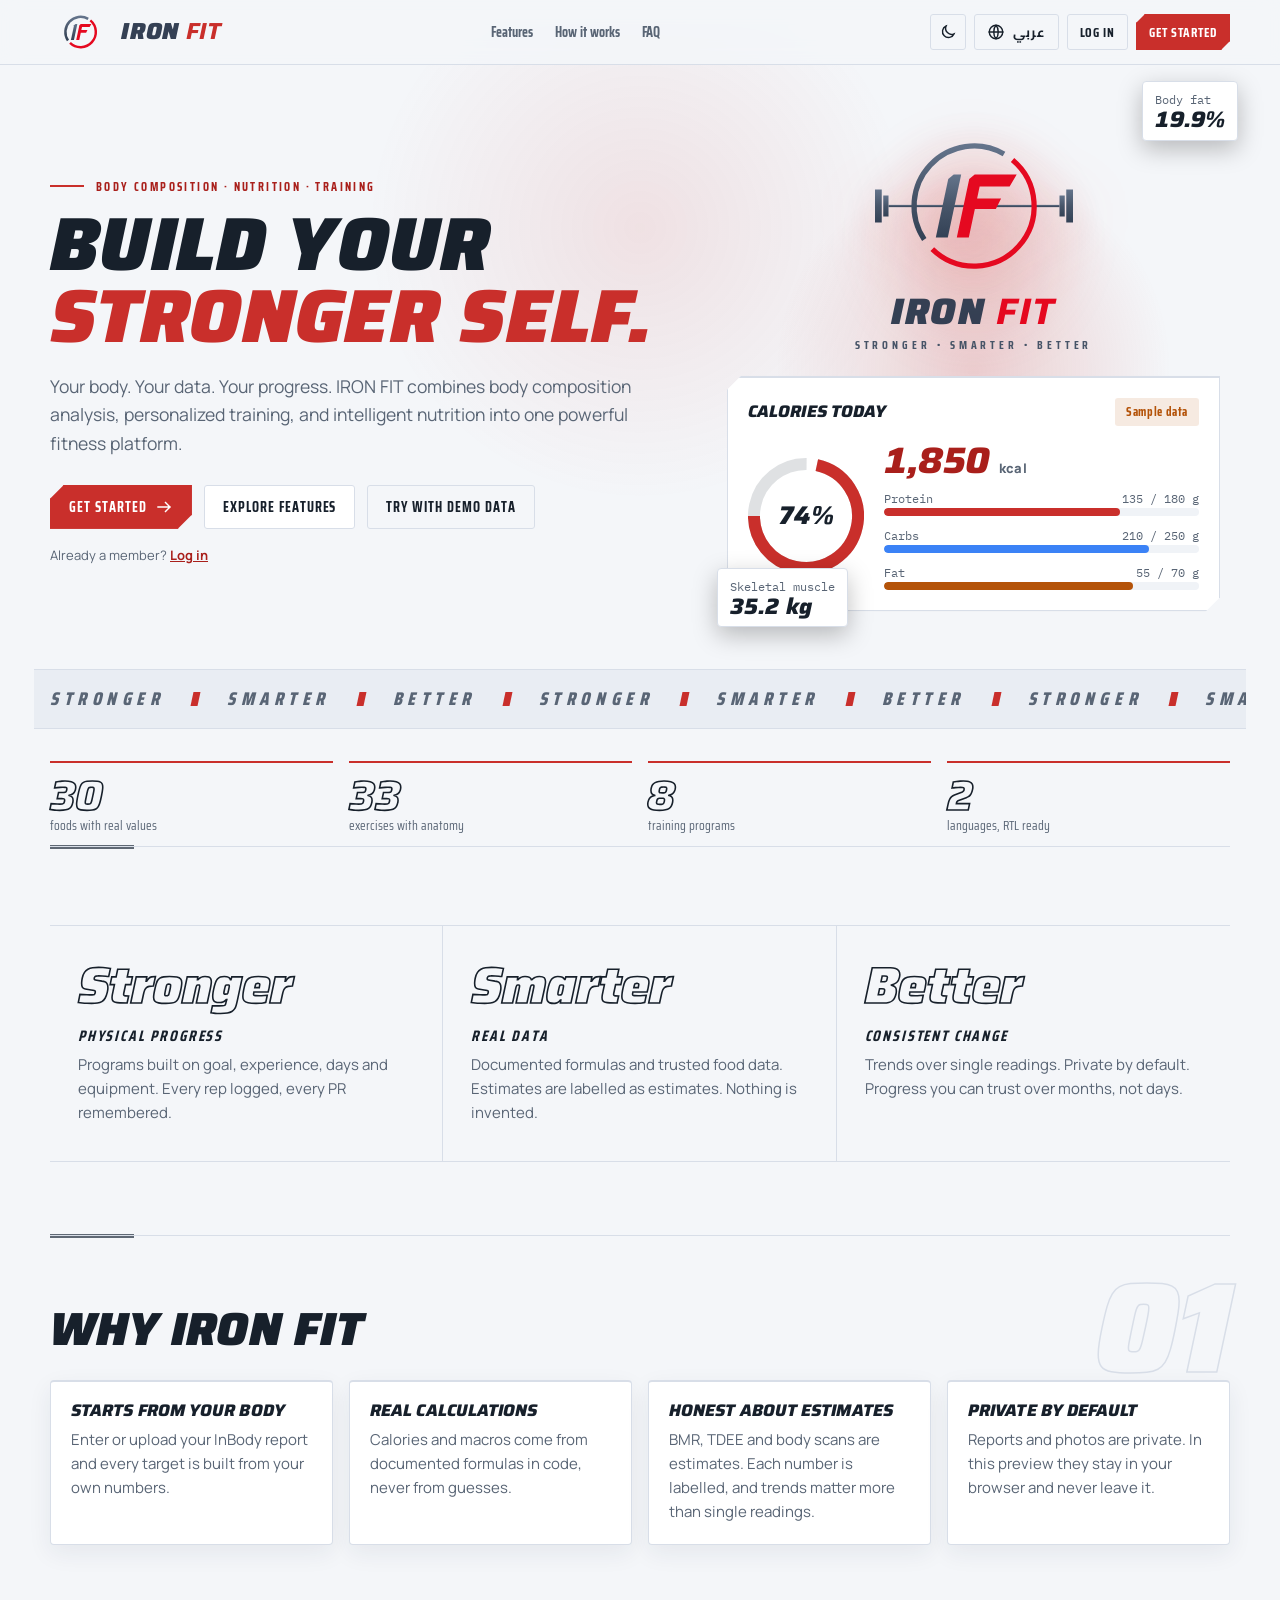
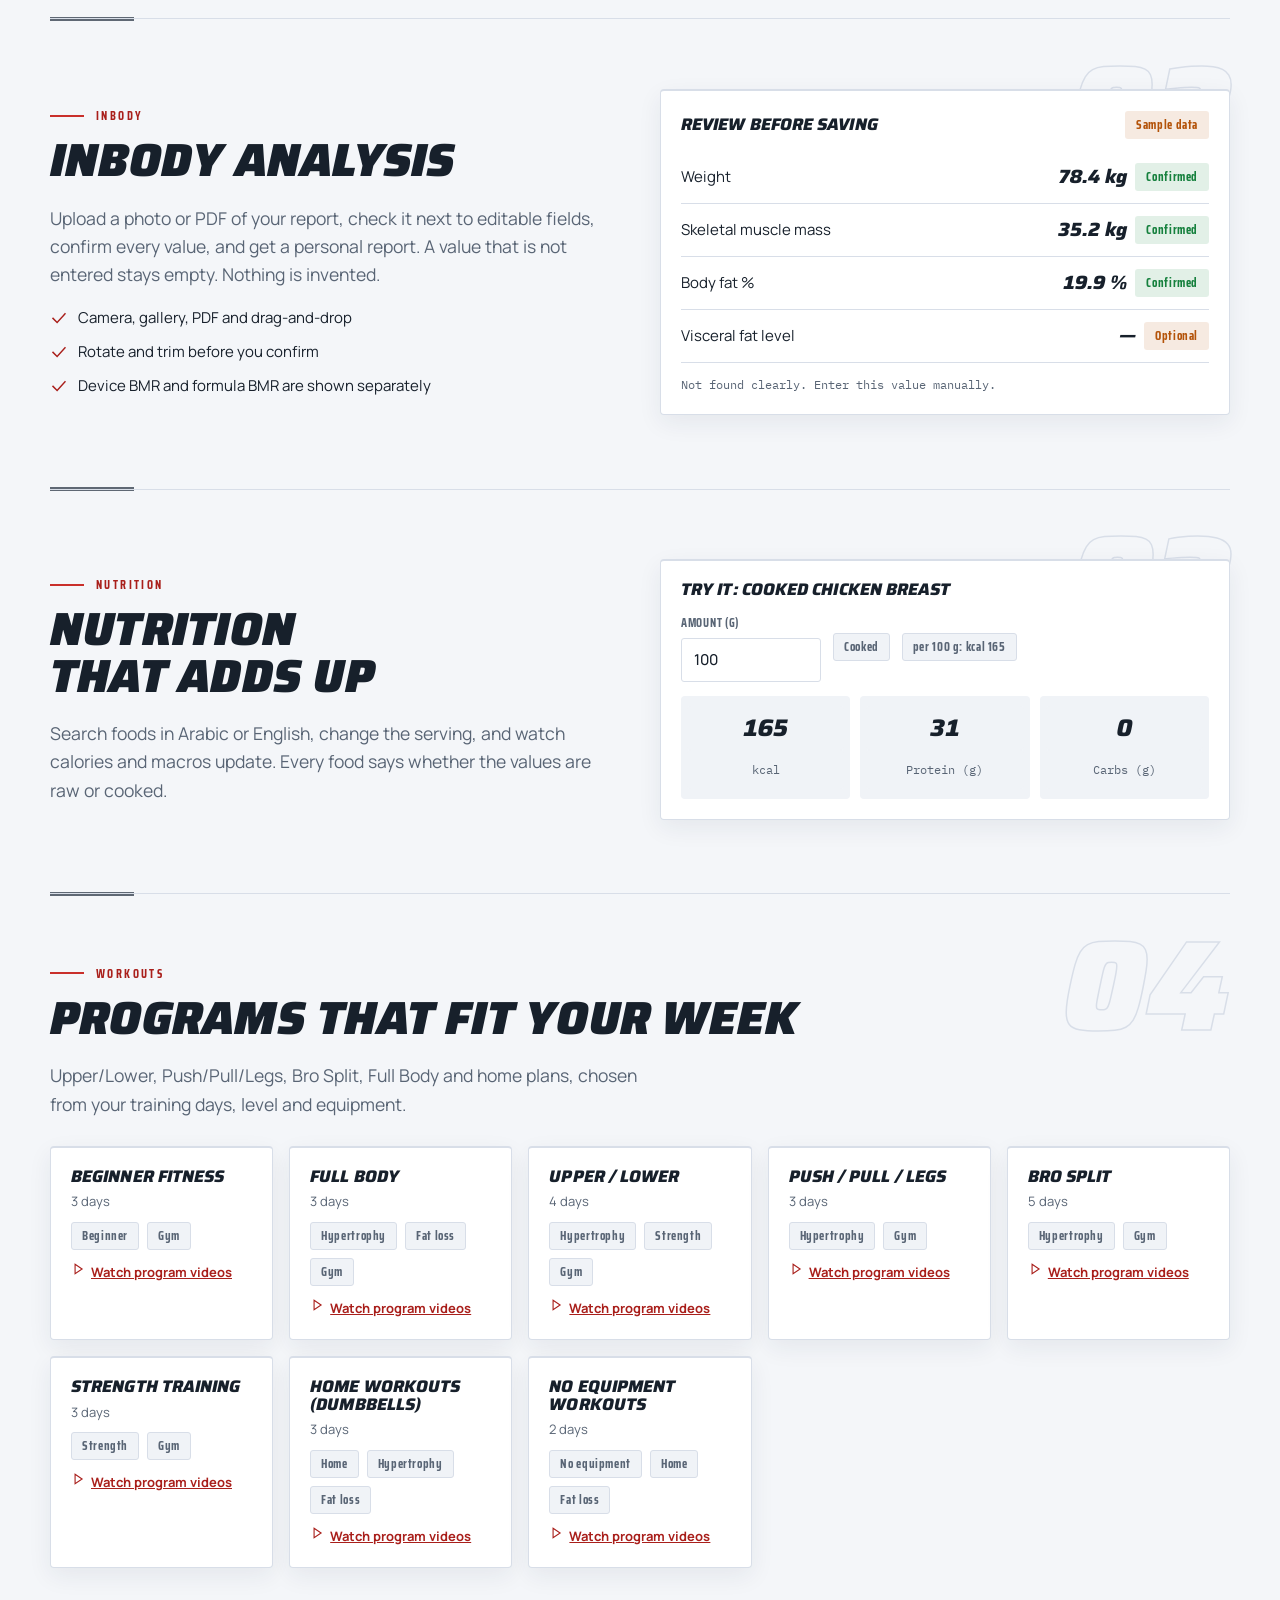
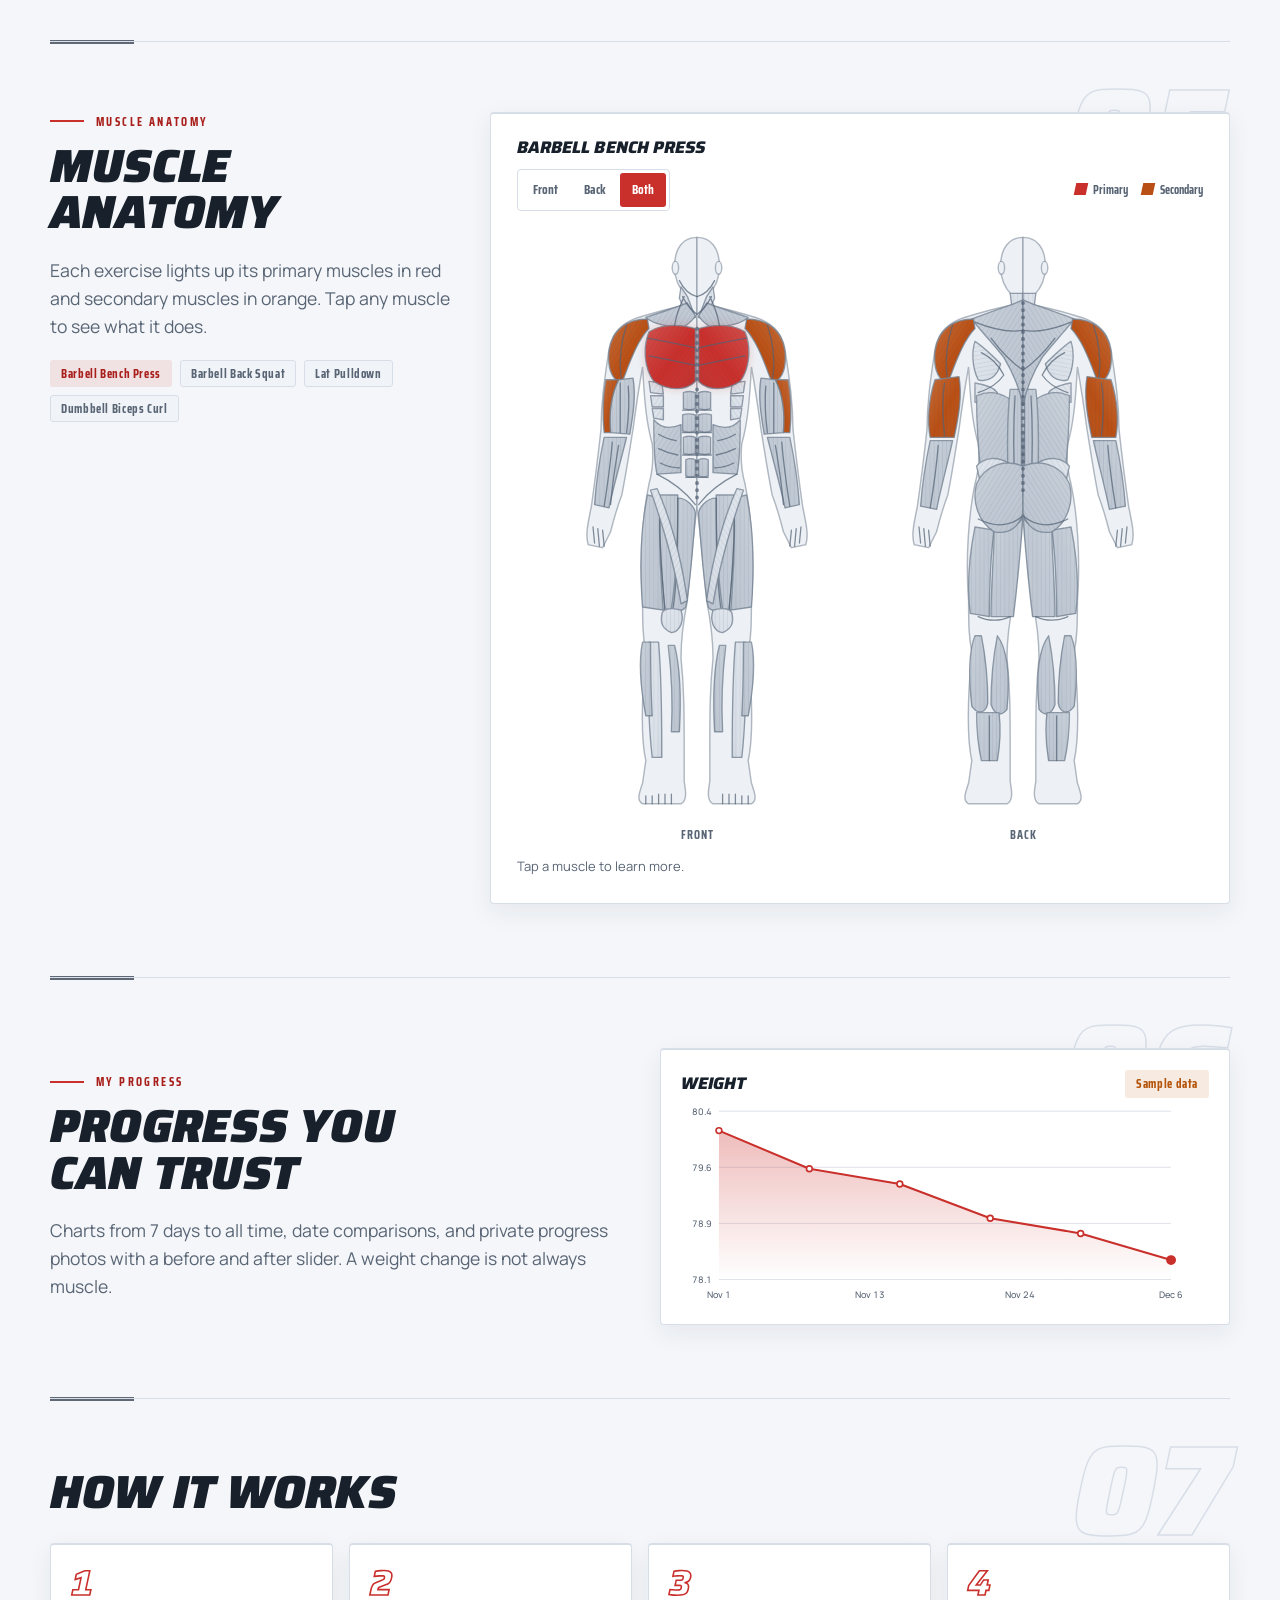
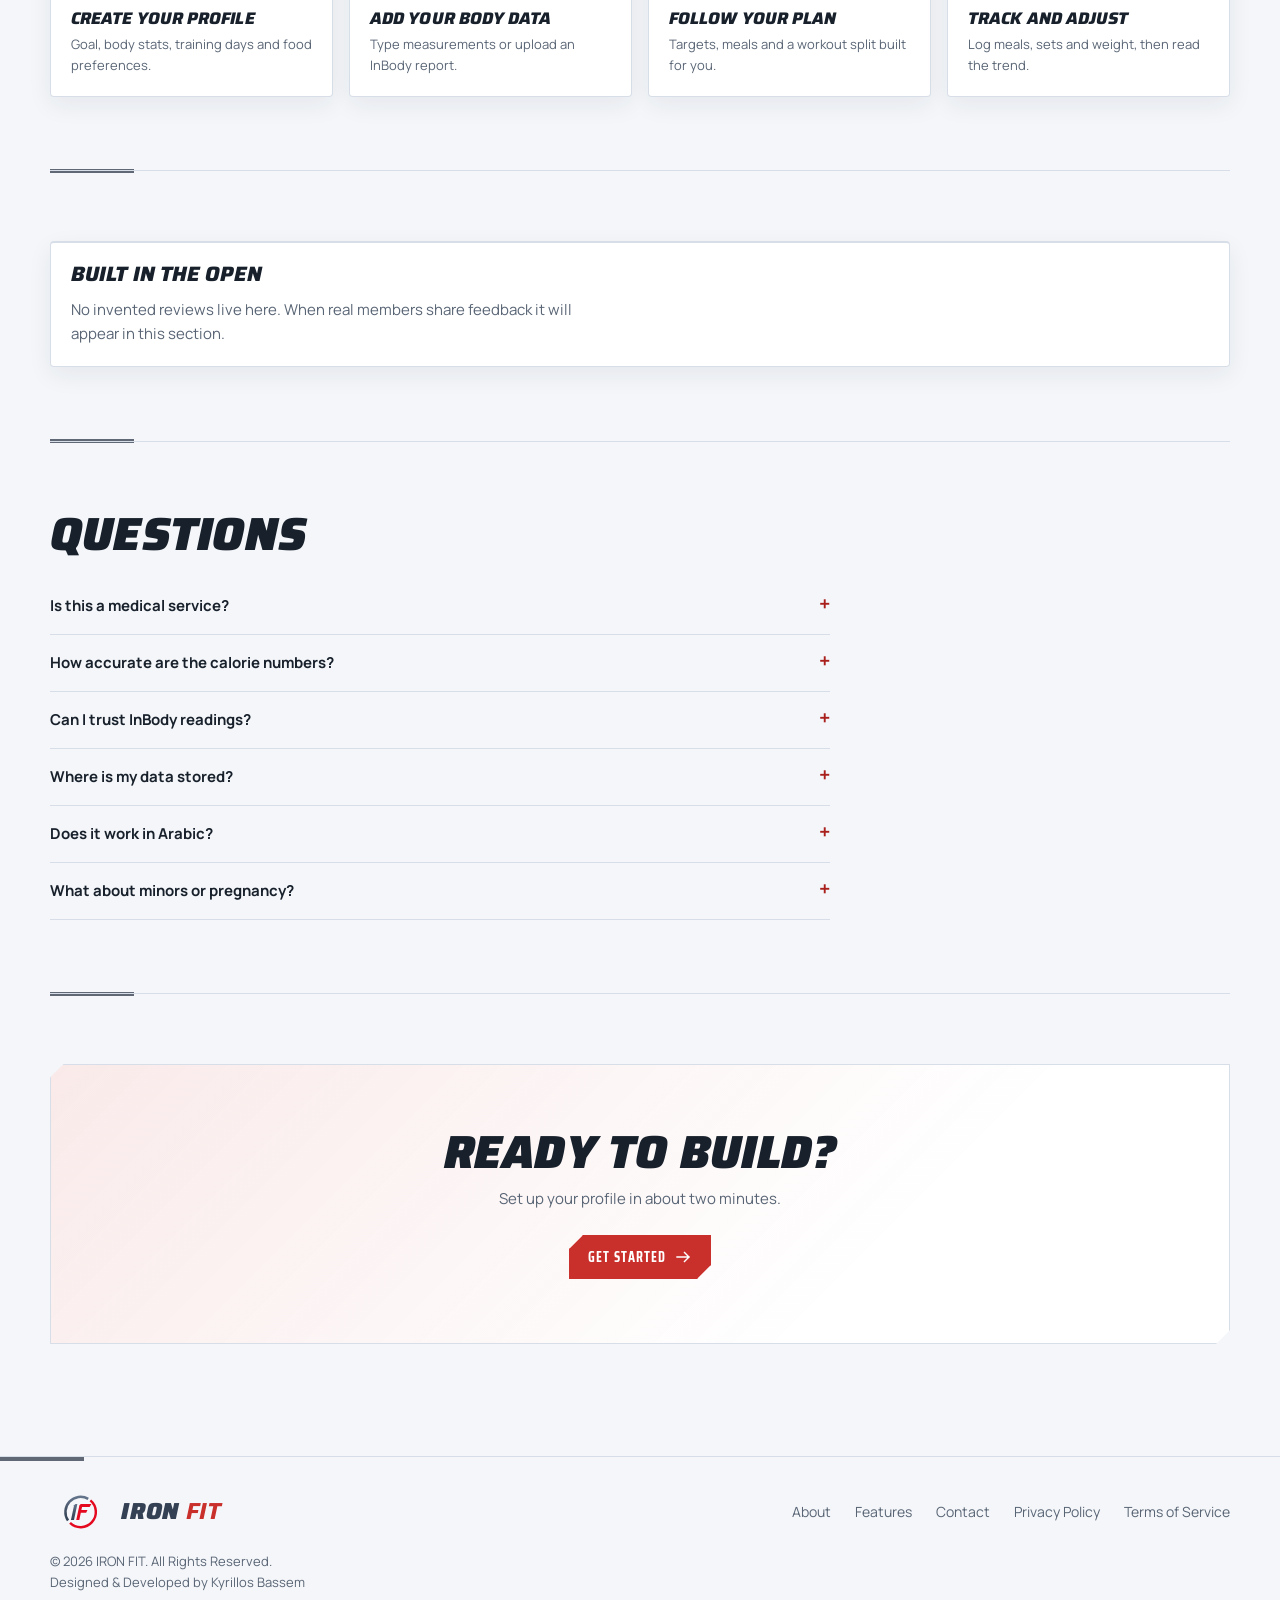
==== commit 326a49d3: "Update IRON FIT website" ====
--- a/index.html
+++ b/index.html
@@ -51,6 +51,7 @@
 <script src="ironfit/js/views/render.js"></script>
 <script src="ironfit/js/behaviour/extras.js"></script>
 <script src="ironfit/js/behaviour/prefs-demo-images.js"></script>
+<script src="ironfit/js/behaviour/inbody-ocr.js"></script>
 <script src="ironfit/js/behaviour/actions.js"></script>
 <script src="ironfit/js/behaviour/inputs-forms.js"></script>
 <script src="ironfit/js/behaviour/boot.js"></script>
--- a/ironfit/css/00-tokens.css
+++ b/ironfit/css/00-tokens.css
@@ -7,23 +7,32 @@
   --fg:#f3f3f3;--muted:#a3a3a3;--red:#e53935;--red-ink:#ff6e6a;--red-soft:rgba(229,57,53,.16);
   --ok:#22c55e;--ok-soft:rgba(34,197,94,.15);--warn:#f59e0b;--warn-soft:rgba(245,158,11,.16);
   --sec:#ff9a62;--silver:#c5c7ca;--sil:#262626;--base:#363636;--glow:rgba(229,57,53,.30);
+  --anat-body:#24272b;--anat-muscle:#41464d;--anat-context:#33383e;--anat-outline:#686f78;--anat-detail:#9ba2ab;
+  --anat-fibre:#fff;--anat-fibre-opacity:.22;--anat-shine:#fff;--anat-shadow:#000;--anat-shadow-opacity:.3;
+  --surface-shadow:0 12px 28px rgba(0,0,0,.2);
   --f-body:'Manrope','Cairo',system-ui,sans-serif;--f-head:'Saira','Cairo','Manrope',sans-serif;
   --gl:max(16px,env(safe-area-inset-left,0px));--gr:max(16px,env(safe-area-inset-right,0px));
   color-scheme:dark;
 }
 @media (prefers-color-scheme: light){
   :root:not([data-theme="dark"]){
-    --bg:#f5f5f5;--bg-2:#ececec;--card:#ffffff;--card-2:#f0f0f0;--line:#e0e0e0;--field:#ffffff;
-    --fg:#161616;--muted:#666666;--red-ink:#c62828;--red-soft:rgba(229,57,53,.10);
+    --bg:#f4f6f9;--bg-2:#e9edf3;--card:#ffffff;--card-2:#f0f3f7;--line:#d8dee8;--field:#ffffff;
+    --fg:#17202b;--muted:#596575;--red:#c92f2b;--red-ink:#a91f1b;--red-soft:rgba(201,47,43,.10);
     --ok:#15803d;--ok-soft:rgba(21,128,61,.12);--warn:#b45309;--warn-soft:rgba(180,83,9,.12);
-    --sec:#f97316;--silver:#6b6e73;--sil:#e4e4e4;--base:#d6d6d6;--glow:rgba(229,57,53,.18);color-scheme:light;
+    --sec:#b94f14;--silver:#5f6874;--sil:#e7ebf0;--base:#cbd2dc;--glow:rgba(201,47,43,.20);
+    --anat-body:#edf1f5;--anat-muscle:#bfc8d3;--anat-context:#dbe1e9;--anat-outline:#758293;--anat-detail:#536174;
+    --anat-fibre:#374151;--anat-fibre-opacity:.17;--anat-shine:#fff;--anat-shadow:#354052;--anat-shadow-opacity:.08;
+    --surface-shadow:0 8px 24px rgba(32,48,70,.07);color-scheme:light;
   }
 }
 :root[data-theme="light"]{
-  --bg:#f5f5f5;--bg-2:#ececec;--card:#ffffff;--card-2:#f0f0f0;--line:#e0e0e0;--field:#ffffff;
-  --fg:#161616;--muted:#666666;--red-ink:#c62828;--red-soft:rgba(229,57,53,.10);
+  --bg:#f4f6f9;--bg-2:#e9edf3;--card:#ffffff;--card-2:#f0f3f7;--line:#d8dee8;--field:#ffffff;
+  --fg:#17202b;--muted:#596575;--red:#c92f2b;--red-ink:#a91f1b;--red-soft:rgba(201,47,43,.10);
   --ok:#15803d;--ok-soft:rgba(21,128,61,.12);--warn:#b45309;--warn-soft:rgba(180,83,9,.12);
-  --sec:#f97316;--silver:#6b6e73;--sil:#e4e4e4;--base:#d6d6d6;--glow:rgba(229,57,53,.18);color-scheme:light;
+  --sec:#b94f14;--silver:#5f6874;--sil:#e7ebf0;--base:#cbd2dc;--glow:rgba(201,47,43,.20);
+  --anat-body:#edf1f5;--anat-muscle:#bfc8d3;--anat-context:#dbe1e9;--anat-outline:#758293;--anat-detail:#536174;
+  --anat-fibre:#374151;--anat-fibre-opacity:.17;--anat-shine:#fff;--anat-shadow:#354052;--anat-shadow-opacity:.08;
+  --surface-shadow:0 8px 24px rgba(32,48,70,.07);color-scheme:light;
 }
 :root[data-theme="dark"]{
   --bg:#101010;--bg-2:#080808;--card:#1a1a1a;--card-2:#222326;--line:#2a2b2e;--field:#141414;
@@ -64,4 +73,3 @@
 .min0{min-width:0}
 .bleed{margin-left:calc(-1*var(--gl));margin-right:calc(-1*var(--gr));padding-left:var(--gl);padding-right:var(--gr)}
 :focus-visible{outline:2px solid var(--red);outline-offset:2px}
-
--- a/ironfit/css/02-components.css
+++ b/ironfit/css/02-components.css
@@ -6,6 +6,8 @@
 .chip.red{background:var(--red-soft);color:var(--red-ink);border-color:transparent}
 .chip.ok{background:var(--ok-soft);color:var(--ok);border-color:transparent}
 .chip.warn{background:var(--warn-soft);color:var(--warn);border-color:transparent}
+.ib-ocr-medium{border-color:var(--warn);background:var(--warn-soft)}
+.ib-ocr-low{border-color:var(--red-ink);box-shadow:0 0 0 1px var(--red-ink)}
 .seg{display:inline-flex;background:var(--field);border:1px solid var(--line);border-radius:12px;padding:3px;gap:2px;flex-wrap:wrap}
 .seg button{border:0;background:transparent;color:var(--muted);padding:6px 12px;border-radius:9px;font:700 13px var(--f-body);cursor:pointer;min-height:34px}
 .seg button.on{background:var(--red);color:#fff}
@@ -34,4 +36,3 @@
 .sk{background:linear-gradient(90deg,var(--card-2),var(--line),var(--card-2));background-size:200% 100%;animation:sk 1.2s linear infinite;border-radius:8px}
 html.tt *,html.tt *::before,html.tt *::after{transition:background-color .3s,color .3s,border-color .3s,fill .3s,stroke .3s!important}
 [dir="rtl"] .flip{transform:scaleX(-1)}
-
--- a/ironfit/css/05-app-shell.css
+++ b/ironfit/css/05-app-shell.css
@@ -36,4 +36,13 @@
 }
 @media (max-width:760px){.pubnav{display:none}}
 @media (max-width:520px){.hide-s{display:none!important}}
-
+@media (max-width:600px){
+  .main{padding-top:16px}
+  .topbar{align-items:flex-start;gap:8px}
+  .topbar>div:first-child{min-width:0}
+  .topbar h1{overflow-wrap:anywhere}
+  .bnav{gap:2px;padding-top:6px}
+  .bn{flex:1 1 0;min-width:0;min-height:48px;padding:5px 2px;gap:3px;font-size:clamp(10px,2.7vw,12px)}
+  .bn span{white-space:nowrap}
+  .bn.on{background:var(--red-soft)}
+}
--- a/ironfit/css/07-training.css
+++ b/ironfit/css/07-training.css
@@ -11,6 +11,39 @@
 .macro .num{font-size:1.5rem}
 .excard{display:flex;flex-direction:column;gap:12px;border:1px solid var(--line);border-radius:14px;padding:14px;background:var(--card);min-width:0}
 .excard.sel{border-color:var(--red)}
+.exercise-detail{position:sticky;top:calc(env(safe-area-inset-top,0px) + 12px);min-width:0}
+.exercise-meta{margin:10px 0 14px}
+.exercise-showcase{display:grid;grid-template-columns:repeat(auto-fit,minmax(min(100%,360px),1fr));align-items:start;gap:22px}
+.exercise-anatomy{min-width:0}
+.exercise-video{display:flex;flex-direction:column;align-items:center;min-width:0}
+.exercise-video>.lbl{margin:0 0 8px}
+.youtube-player{position:relative;width:min(100%,760px);margin-inline:auto;aspect-ratio:16/9;overflow:hidden;border:1px solid var(--line);border-radius:14px;background:#111;box-shadow:0 14px 36px rgba(0,0,0,.24),0 0 0 1px var(--line)}
+.youtube-player iframe{position:absolute;inset:0;display:block;width:100%;height:100%;border:0}
+.youtube-player iframe[hidden]{display:none}
+.youtube-loading{position:absolute;inset:0;display:flex;align-items:center;justify-content:center;gap:10px;margin:0;background:rgba(0,0,0,.68);color:#fff;font-size:13px;font-weight:700;pointer-events:none}
+.video-loading-spinner{width:18px;height:18px;border:2px solid rgba(255,255,255,.35);border-top-color:var(--red);border-radius:50%;animation:youtube-spin .8s linear infinite}
+.video-error{position:absolute;inset:0;display:grid;place-content:center;gap:8px;margin:0;padding:16px;background:var(--card-2);color:var(--fg);font-size:13px;text-align:center}
+.video-error p{margin:0}
+.video-error a,.youtube-link a{color:var(--red-ink);font-weight:700;text-underline-offset:2px}
+.youtube-link{width:min(100%,760px);margin:9px auto 0;font-size:12px;text-align:end}
+.youtube-loading[hidden],.video-error[hidden]{display:none}
+@keyframes youtube-spin{to{transform:rotate(360deg)}}
+.video-placeholder{display:grid;place-content:center;gap:8px;aspect-ratio:16/9;padding:16px;border:1px dashed var(--line);border-radius:12px;background:var(--card-2);text-align:center}
+.video-placeholder p{margin:0}
+.video-placeholder-icon{display:grid;place-items:center;width:44px;height:44px;margin-inline:auto;border-radius:50%;background:var(--red-soft);color:var(--red)}
+.exercise-copy-label{margin:16px 0 6px}
+.exercise-library{min-width:0}
+.exercise-library>.row:first-child{margin-bottom:14px}
+.exercise-library .lbl{margin:0 0 4px}
+.exercise-library h3{margin:0}
+.library-filters{overflow-x:auto;flex-wrap:nowrap;padding:2px 0 8px}
+.library-filters .chip{flex:0 0 auto;min-height:36px;border:1px solid var(--line);background:var(--card-2);color:var(--fg);cursor:pointer}
+.library-filters .chip.on{border-color:var(--red);background:var(--red-soft);color:var(--red-ink)}
+.exercise-library-list{display:grid;grid-template-columns:repeat(auto-fill,minmax(min(100%,190px),1fr));gap:8px}
+.library-exercise{display:flex;flex-direction:column;align-items:flex-start;justify-content:center;gap:4px;min-width:0;min-height:58px;padding:10px 12px;border:1px solid var(--line);border-radius:10px;background:var(--card);color:var(--fg);cursor:pointer;font:700 13px var(--f-body);text-align:start}
+.library-exercise small{color:var(--muted);font-size:11px;font-weight:600}
+.library-exercise:hover,.library-exercise.on{border-color:var(--red);background:var(--red-soft)}
+.library-exercise.on small{color:var(--red-ink)}
 .sets{display:flex;gap:8px;flex-wrap:wrap}
 .setb{display:inline-flex;align-items:center;gap:8px;min-height:40px;padding:0 12px;border-radius:10px;border:1px solid var(--line);background:var(--field);color:var(--muted);cursor:pointer;font:700 13px var(--f-body)}
 .setb svg path{stroke-dasharray:24;stroke-dashoffset:24}
@@ -45,4 +78,21 @@
 .photo img{width:100%;height:100%;object-fit:cover;display:block}
 .photo .tag{position:absolute;left:8px;bottom:8px}
 .photo button{position:absolute;top:6px;right:6px}
-
+@media (max-width:400px){
+  .logrow{grid-template-columns:minmax(0,1fr) auto;gap:6px}
+  .logrow>input{grid-column:2;width:76px}
+  .logrow>span{grid-column:1;grid-row:2;text-align:start!important;min-width:0!important}
+  .logrow>button{grid-column:2;grid-row:2;justify-self:end}
+}
+@media (max-width:700px){
+  .exercise-detail{position:static}
+  .exercise-showcase{grid-template-columns:minmax(0,1fr);gap:18px}
+  .workout-detail-layout{grid-template-columns:minmax(0,1fr)}
+  .exercise-library-list{grid-template-columns:repeat(auto-fill,minmax(min(100%,145px),1fr))}
+}
+@media (min-width:701px){
+  .workout-detail-layout{grid-template-columns:minmax(260px,.78fr) minmax(0,1.35fr)}
+}
+@media (prefers-reduced-motion:reduce){
+  .video-loading-spinner{animation:none}
+}
--- a/ironfit/css/10-brand.css
+++ b/ironfit/css/10-brand.css
@@ -80,19 +80,57 @@
    Anatomy: layered muscle rendering (base · volume shade · fibre texture)
    ===================================================================== */
 .anat{gap:6px}
-.anat figure{flex:1 1 170px;max-width:270px}
-.anat svg{filter:drop-shadow(0 12px 18px rgba(0,0,0,.35))}
-.sil{fill:color-mix(in srgb,var(--sil) 80%,#000);stroke:color-mix(in srgb,var(--fg) 14%,transparent);stroke-width:.8}
-.m{stroke:color-mix(in srgb,#000 55%,var(--sil));stroke-width:.7;stroke-linejoin:round}
-.m.d{fill:color-mix(in srgb,var(--base) 60%,var(--sil));cursor:default}
+.anat figure{flex:1 1 170px;max-width:320px}
+.anat svg{filter:drop-shadow(0 10px 12px color-mix(in srgb,var(--anat-shadow) 30%,transparent))}
+.sil{fill:var(--anat-body);stroke:var(--anat-outline);stroke-opacity:.55;stroke-width:.9}
+.m{fill:var(--anat-muscle);stroke:var(--anat-outline);stroke-opacity:.8;stroke-width:.85;stroke-linejoin:round}
+.m:not(.p):not(.s):not(.d){fill:var(--anat-muscle)}
+.m.d{fill:var(--anat-context);cursor:default}
 .m.p{filter:drop-shadow(0 0 3px var(--glow))}
 .m.sel{stroke:var(--fg);stroke-width:1.5}
 .sh,.fb{pointer-events:none;stroke:none}
 .sh{fill:url(#anSh)}
-.absl{stroke:color-mix(in srgb,var(--fg) 20%,transparent);stroke-width:.8;stroke-linecap:round;stroke-linejoin:round;fill:none;pointer-events:none}
+.absl{stroke:var(--anat-detail);stroke-opacity:.72;stroke-width:.8;stroke-linecap:round;stroke-linejoin:round;fill:none;pointer-events:none}
 .absl.sp{stroke-dasharray:.1 4.4;stroke-width:2.4}
-ellipse.absl{fill:color-mix(in srgb,var(--fg) 14%,transparent);stroke:none}
+ellipse.absl{fill:var(--anat-detail);fill-opacity:.32;stroke:none}
 .legend i{border-radius:0;transform:skewX(-12deg)}
+
+:root[data-theme="light"] .anat svg{filter:none}
+@media (prefers-color-scheme: light){:root:not([data-theme="dark"]) .anat svg{filter:none}}
+:root[data-theme="light"] .card{box-shadow:var(--surface-shadow)}
+@media (prefers-color-scheme: light){:root:not([data-theme="dark"]) .card{box-shadow:var(--surface-shadow)}}
+:root[data-theme="light"] .pubhead{background:color-mix(in srgb,var(--bg) 92%,transparent)}
+@media (prefers-color-scheme: light){:root:not([data-theme="dark"]) .pubhead{background:color-mix(in srgb,var(--bg) 92%,transparent)}}
+
+#sec-anatomy .anatomy-showcase{grid-template-columns:minmax(230px,.72fr) minmax(0,1.28fr);align-items:stretch;gap:24px}
+#sec-anatomy .anatomy-panel{padding:clamp(16px,2vw,26px)}
+@media(max-width:760px){#sec-anatomy .anatomy-showcase{grid-template-columns:minmax(0,1fr)}}
+
+@media(max-width:600px){
+  .pubhead .wrap{min-height:58px;gap:8px}
+  .pubhead .logo{gap:6px}
+  .pubhead .row.gap-s{gap:4px}
+  .pubhead .btn.sm{padding-inline:8px;font-size:12px}
+  .hero{padding-block:30px 24px;gap:28px;overflow-x:clip}
+  .hero h1{font-size:clamp(2.2rem,10vw,3rem);line-height:1}
+  .lead{font-size:1rem;margin-top:14px}
+  .hero>div:first-child>.row[style*="margin-top"]{display:grid;grid-template-columns:repeat(2,minmax(0,1fr));gap:8px}
+  .hero>div:first-child>.row[style*="margin-top"] .btn{width:100%;min-width:0;white-space:normal;text-align:center;padding-inline:8px}
+  .hero>div:first-child>.row[style*="margin-top"] .btn.red{grid-column:1/-1}
+  .hero .vis{padding-inline:8px}
+  .hero .vis>.card{padding:16px}
+  .hero .vis>.card>.row.nw{gap:12px!important}
+  .hero .float{max-width:45%;padding:6px 8px}
+  .section{padding-block:40px}
+  .stats{gap:12px}
+  .stat .num{font-size:2rem}
+  .card{padding:16px}
+  .tbl{font-size:13px}
+}
+@media(max-width:380px){
+  .hero .vis>.card>.row.nw{flex-wrap:wrap!important;justify-content:center}
+  .hero .vis>.card>.row.nw>.col{flex-basis:100%}
+}
 
 /* =====================================================================
    Logo lockups (vector) · scroll progress · pillars · active nav
@@ -109,6 +147,18 @@
 #splash .lk{animation:spl 1.1s cubic-bezier(.2,.7,.2,1) both}
 #splash .lk-w{color:#c5c7ca}
 .logo .lm{height:38px;width:auto}
+:root[data-theme="light"]{
+  --logo-iron-hi:#64748b;--logo-iron-mid:#475569;--logo-iron-low:#334155;
+  --logo-wordmark:#344054;--logo-tag:#475467
+}
+@media(prefers-color-scheme:light){
+  :root:not([data-theme="dark"]){
+    --logo-iron-hi:#64748b;--logo-iron-mid:#475569;--logo-iron-low:#334155;
+    --logo-wordmark:#344054;--logo-tag:#475467
+  }
+}
+.wordmark,.lk-w{color:var(--logo-wordmark,var(--silver))}
+.lk-t{color:var(--logo-tag,var(--muted))}
 
 #sp{position:fixed;top:0;left:0;height:3px;width:100%;transform-origin:0 50%;transform:scaleX(0);background:var(--red);z-index:300;pointer-events:none}
 [dir="rtl"] #sp{transform-origin:100% 50%;left:auto;right:0}
--- a/ironfit/css/11-nutrition.css
+++ b/ironfit/css/11-nutrition.css
@@ -7,7 +7,20 @@
 .glasses span{color:var(--line);display:inline-flex;transition:color .3s,transform .3s}
 .glasses span.on{color:#38bdf8;transform:translateY(-2px)}
 .glasses span.on svg{fill:rgba(56,189,248,.28)}
-.mic{display:inline-grid;place-items:center;width:30px;height:30px;color:var(--red-ink);background:var(--red-soft);clip-path:polygon(25% 0,100% 0,100% 75%,75% 100%,0 100%,0 25%)}
+.mic{--meal-ink:var(--red-ink);--meal-bg:var(--red-soft);--meal-fill:var(--card);display:inline-grid;place-items:center;flex:none;width:46px;height:46px;color:var(--meal-ink);background:linear-gradient(145deg,color-mix(in srgb,var(--meal-bg) 75%,var(--card)),var(--card-2));border:1px solid color-mix(in srgb,var(--meal-ink) 35%,var(--line));border-radius:13px;box-shadow:inset 0 1px 0 rgba(255,255,255,.16),0 4px 12px rgba(0,0,0,.08)}
+.mic svg{display:block;width:39px;height:39px;overflow:visible}
+.mic .dish{fill:var(--meal-fill);stroke:currentColor;stroke-width:2.2;stroke-linecap:round;stroke-linejoin:round}
+.mic .dish-inner{fill:none;stroke:currentColor;stroke-opacity:.55;stroke-width:1.6}
+.mic .detail{stroke:currentColor;stroke-width:2;stroke-linecap:round;stroke-linejoin:round}
+.mic .food-white{fill:var(--meal-fill);stroke:currentColor;stroke-width:1.7;stroke-linejoin:round}
+.mic .food-accent{fill:var(--meal-accent);stroke:currentColor;stroke-width:1.2}
+.mic .food-leaf{fill:var(--meal-accent);stroke:currentColor;stroke-width:1.4;stroke-linejoin:round}
+.mic .food-leaf.second{fill:color-mix(in srgb,var(--meal-accent) 60%,var(--ok))}
+.mic-breakfast{--meal-ink:#a94f0b;--meal-bg:rgba(245,158,11,.2);--meal-accent:#f2b544}
+.mic-lunch{--meal-ink:#16734b;--meal-bg:rgba(34,197,94,.17);--meal-accent:#45a66d}
+.mic-dinner{--meal-ink:#315f9d;--meal-bg:rgba(59,130,246,.16);--meal-accent:#78a9e8}
+.mic-snack{--meal-ink:#b63832;--meal-bg:rgba(229,57,53,.15);--meal-accent:#e65b4d}
+.meal-card h3{gap:12px}
 .mshare{margin:10px 0 2px}.mshare .bar{height:4px}
 .fcats{display:flex;gap:6px;flex-wrap:wrap;margin-top:10px}
 .fcats .chip{cursor:pointer;border-radius:3px}
